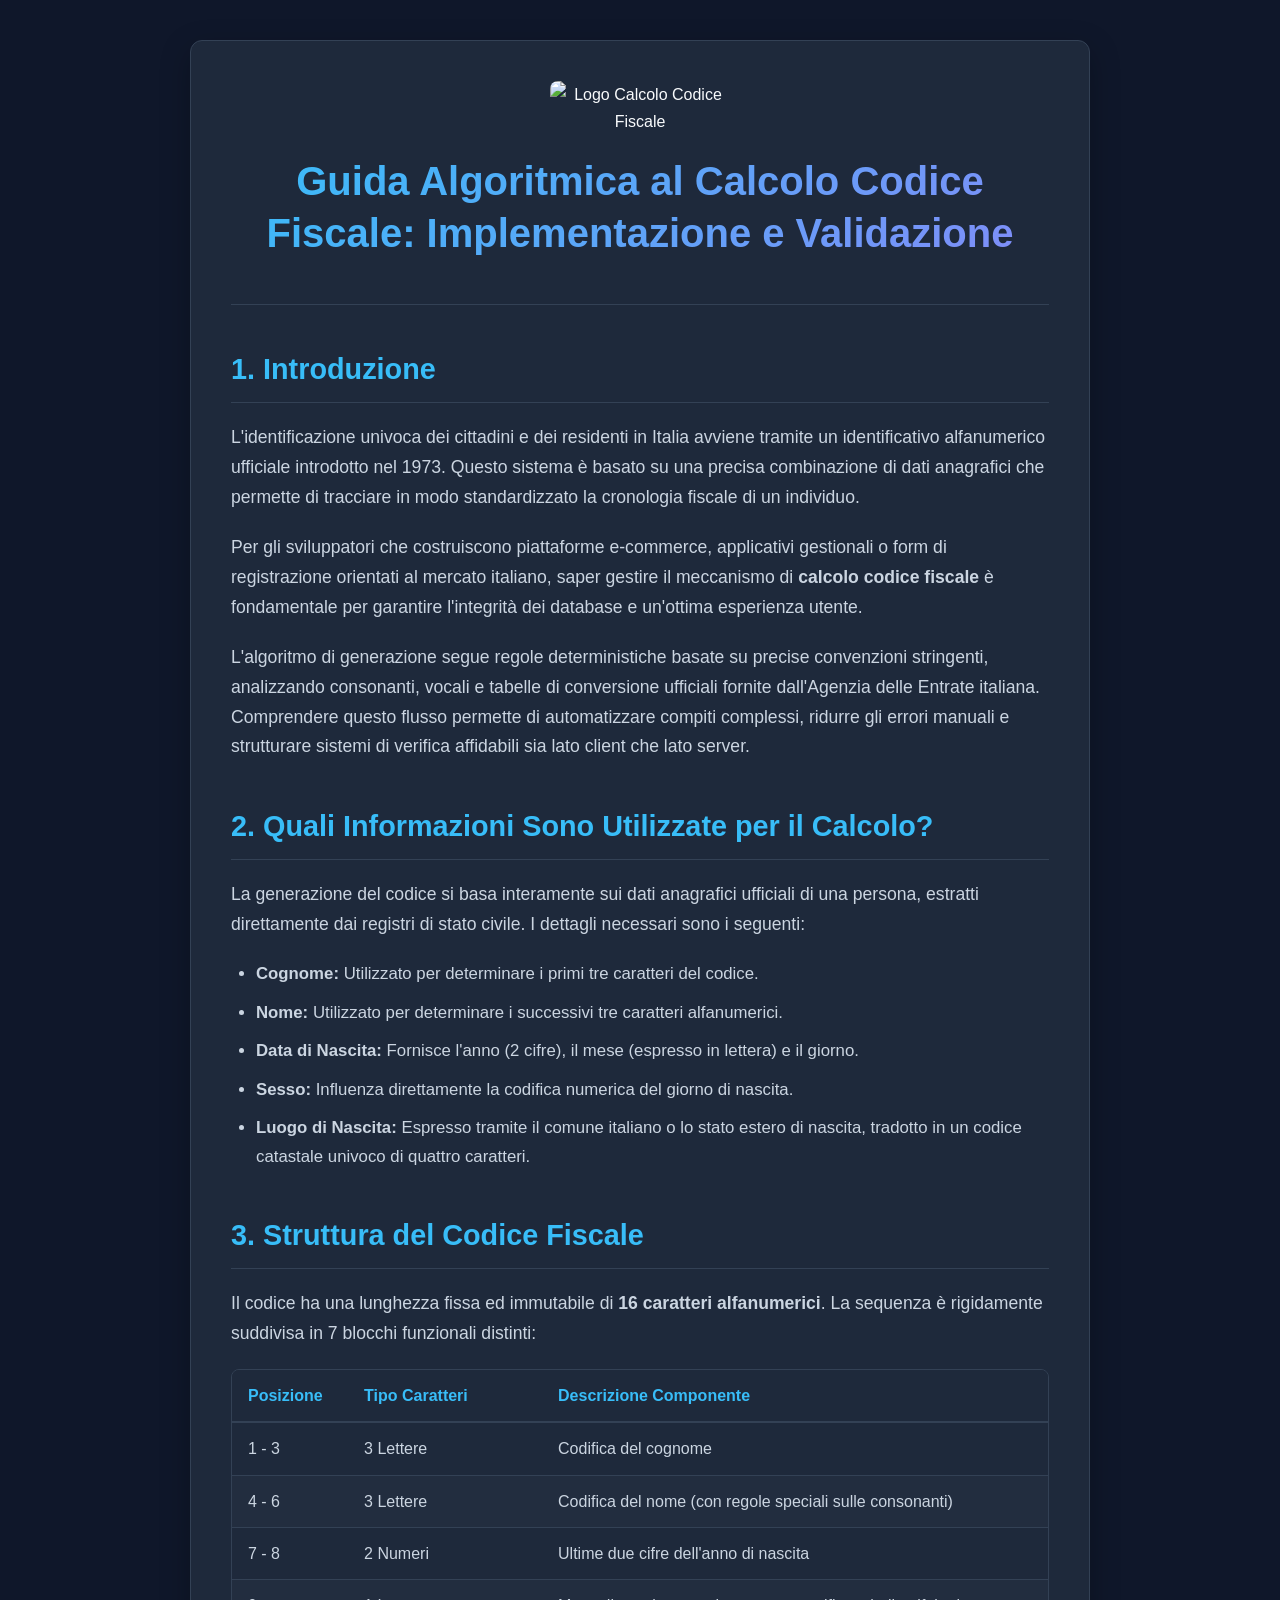
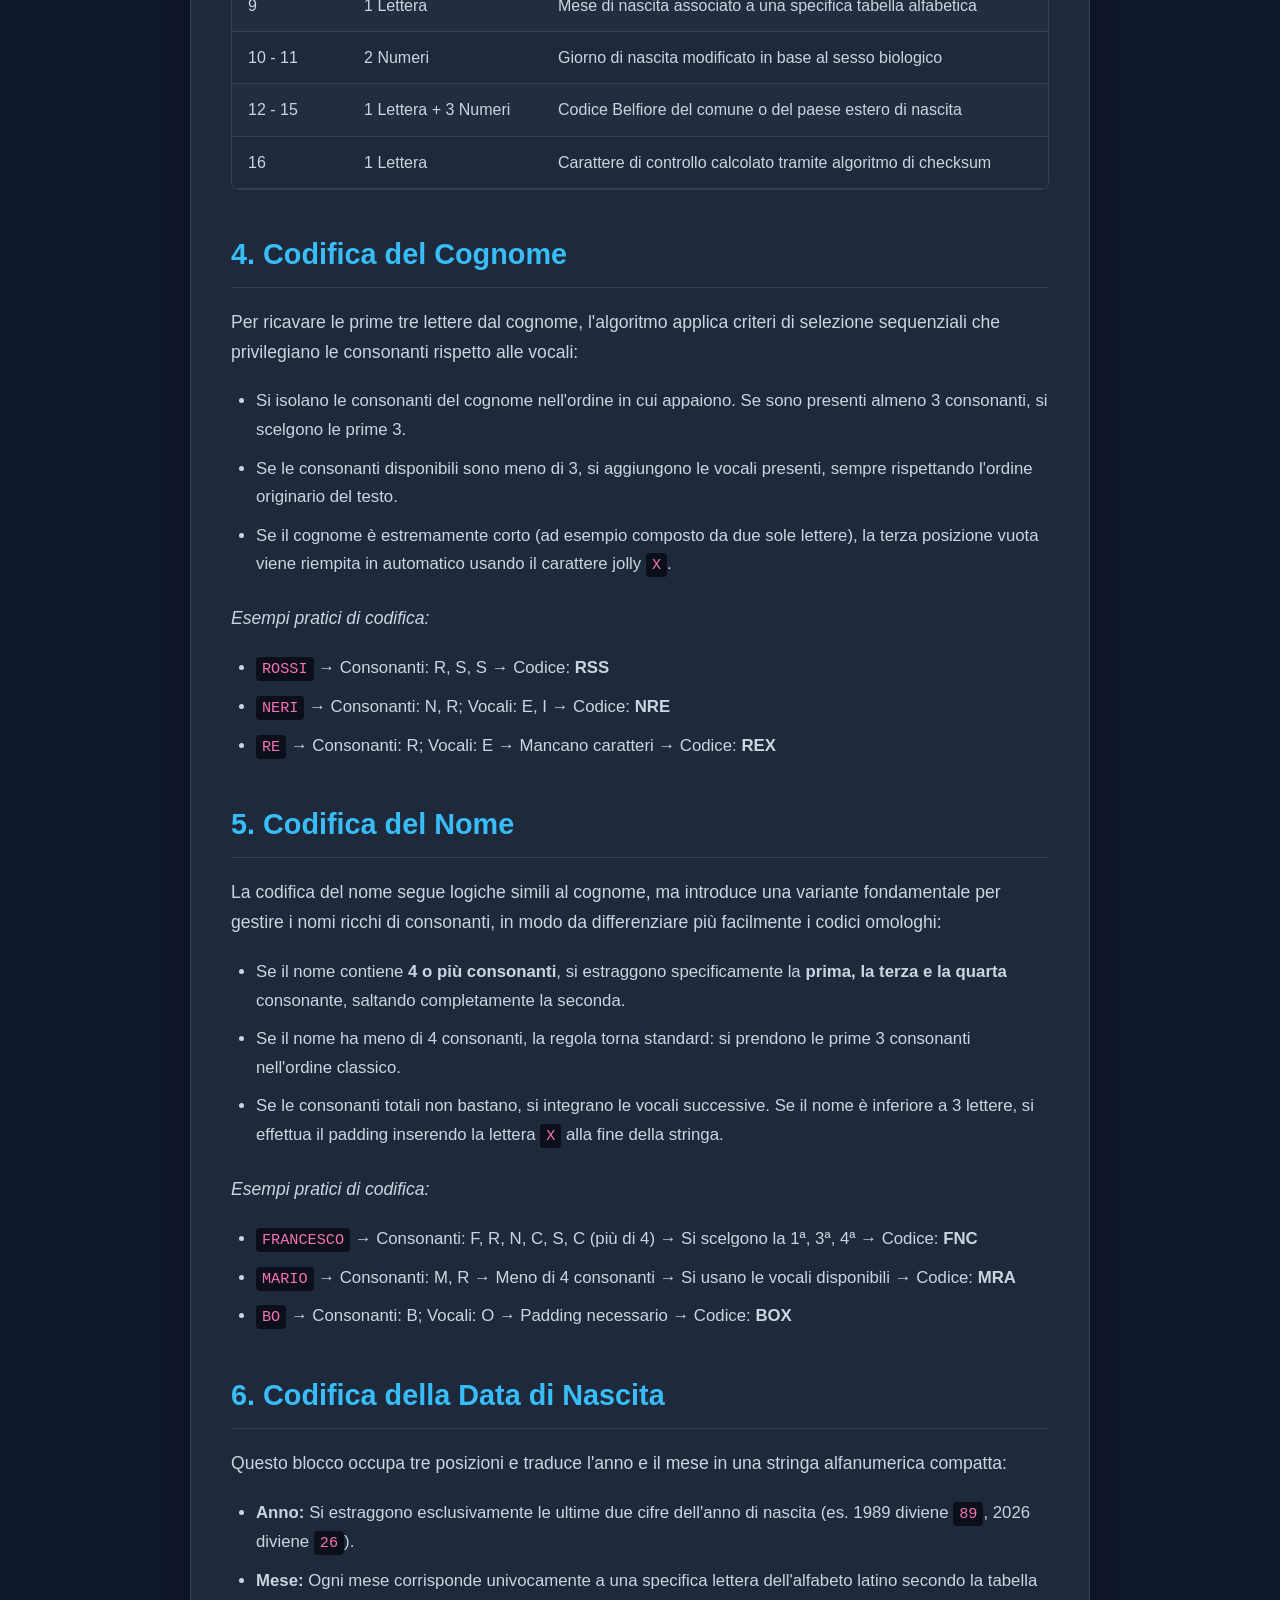
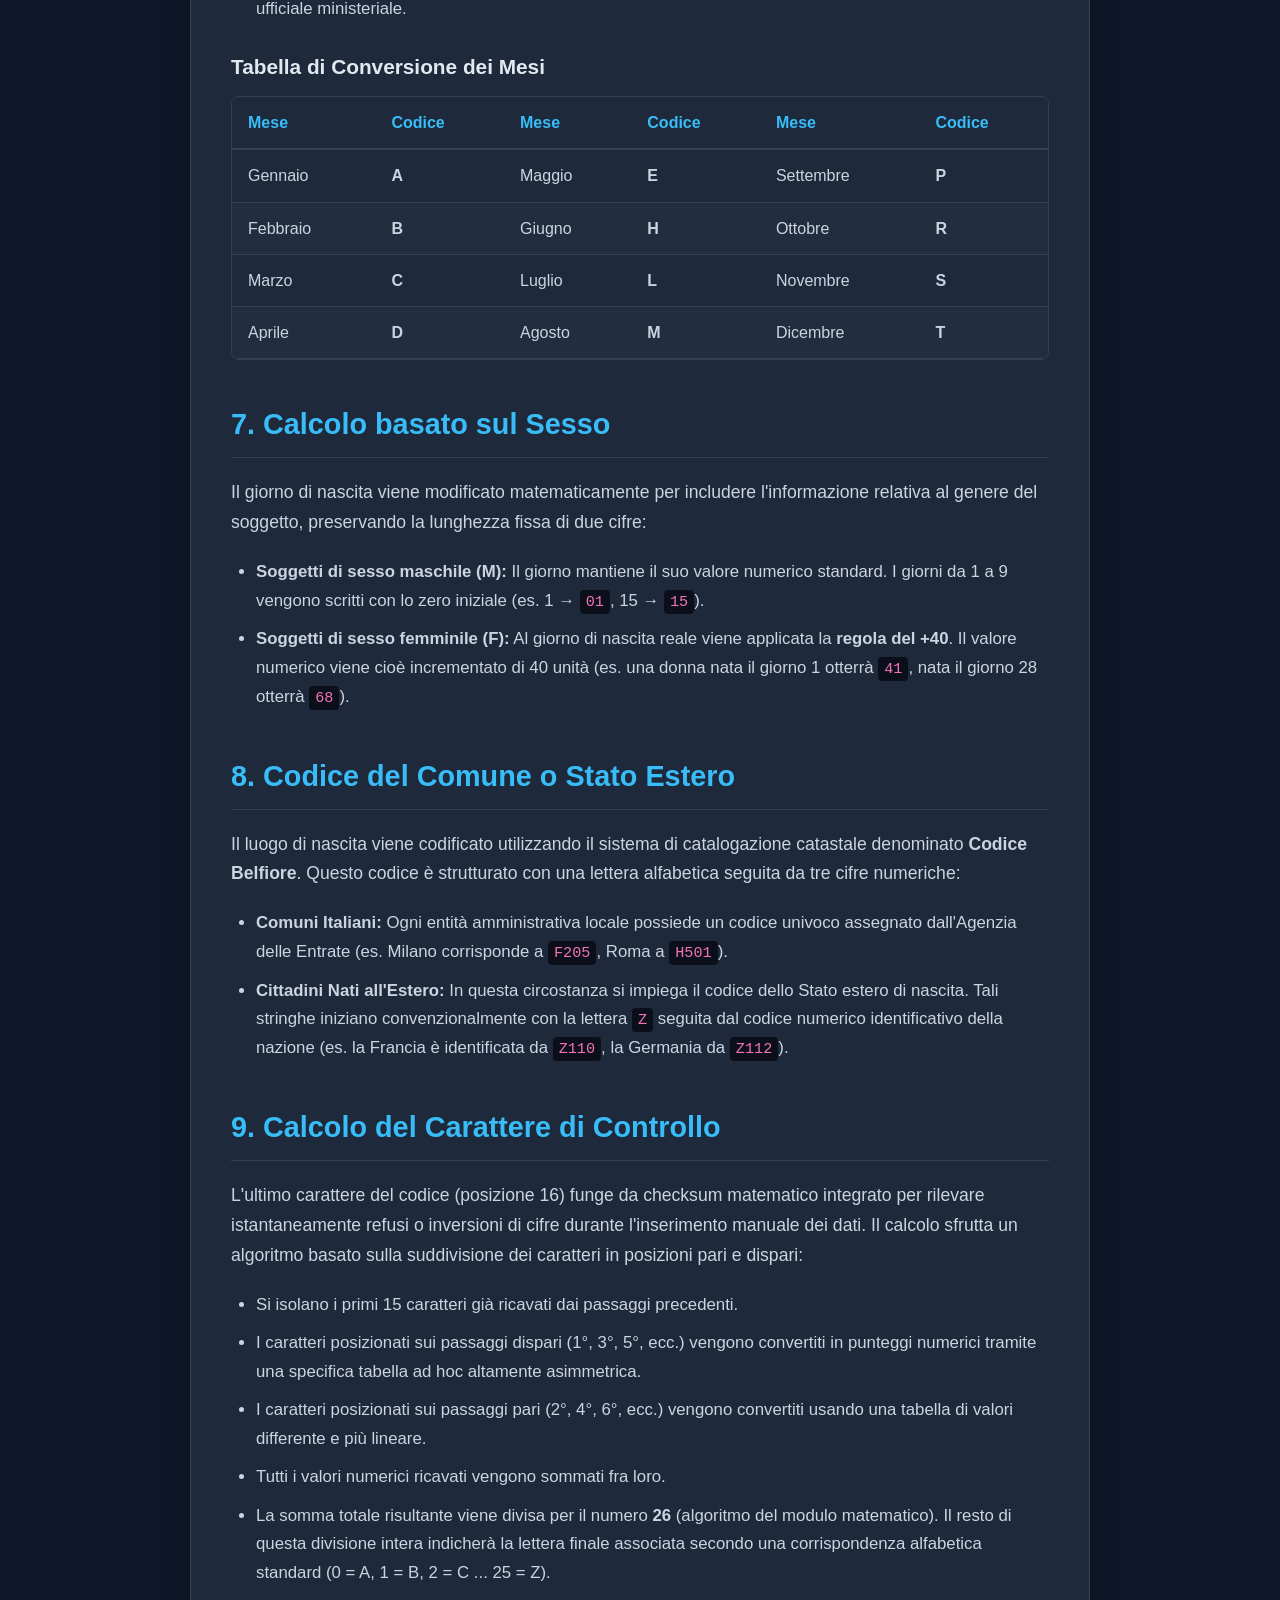
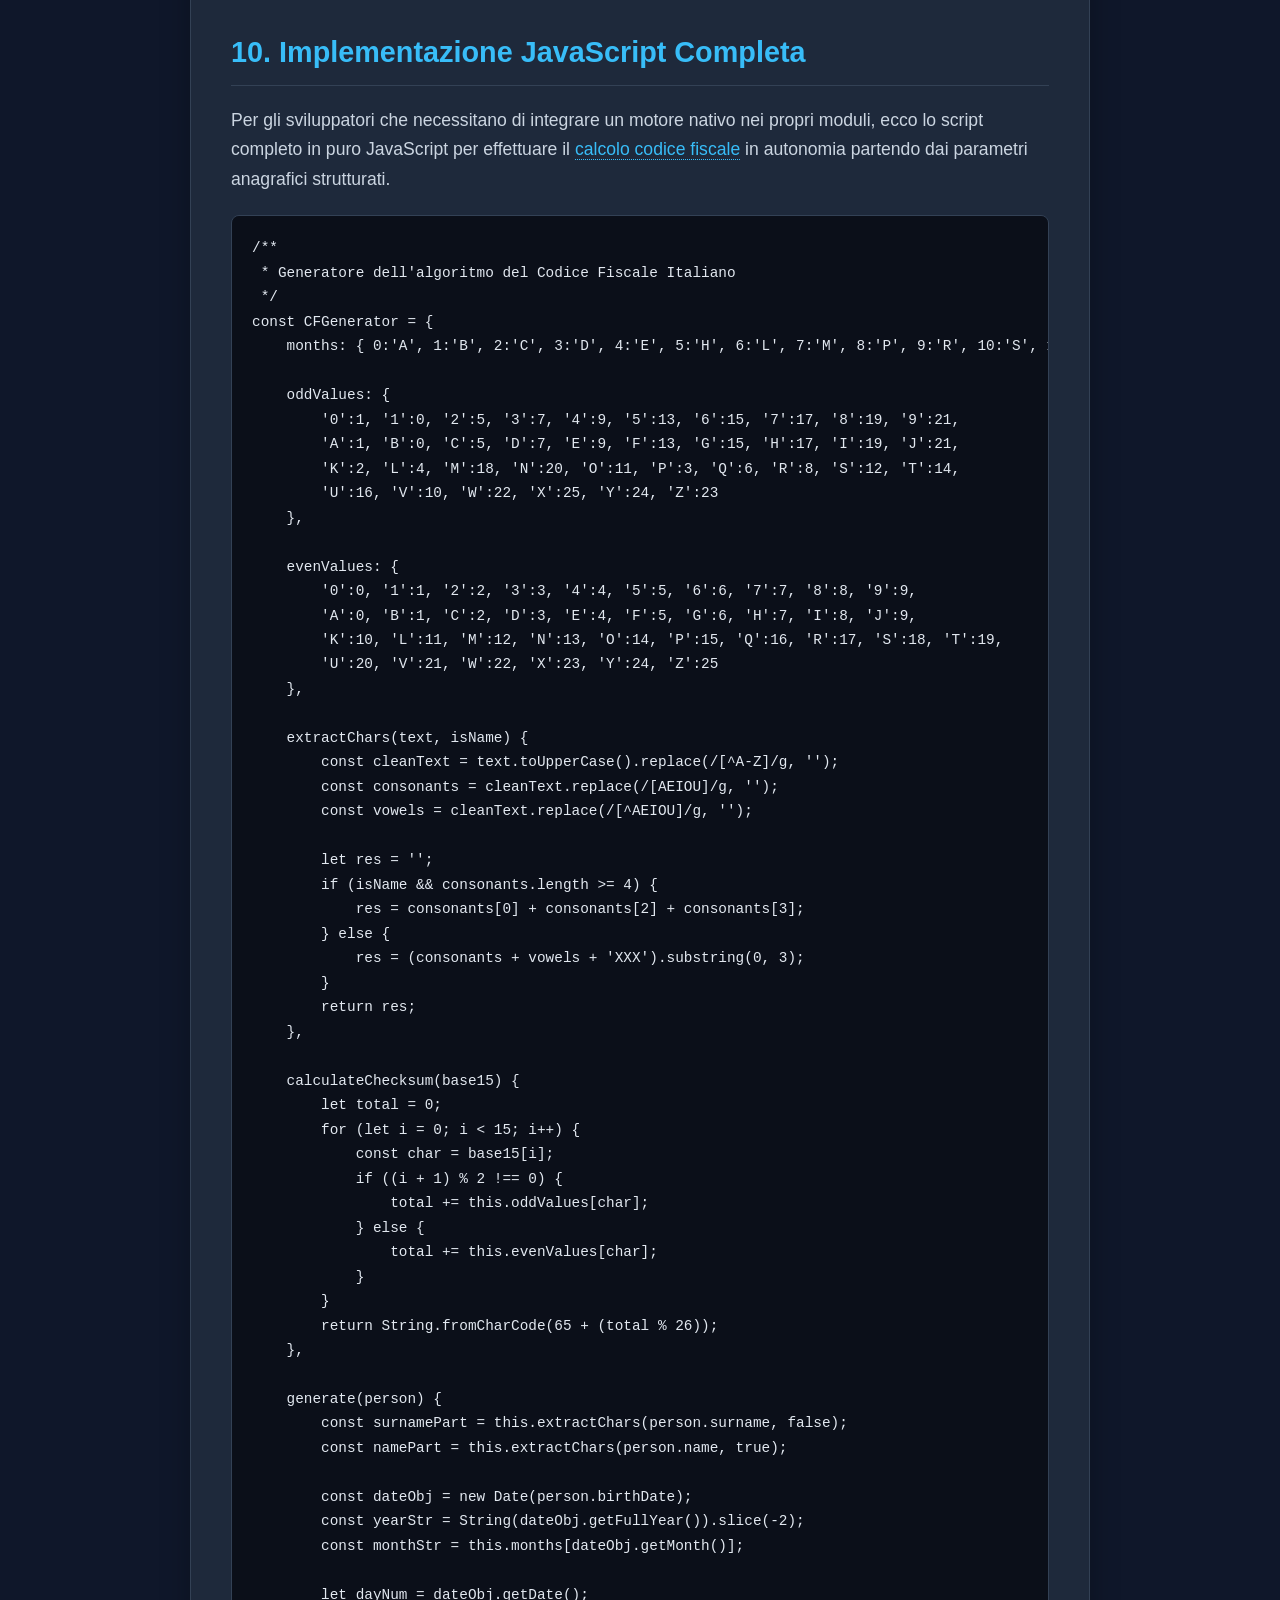
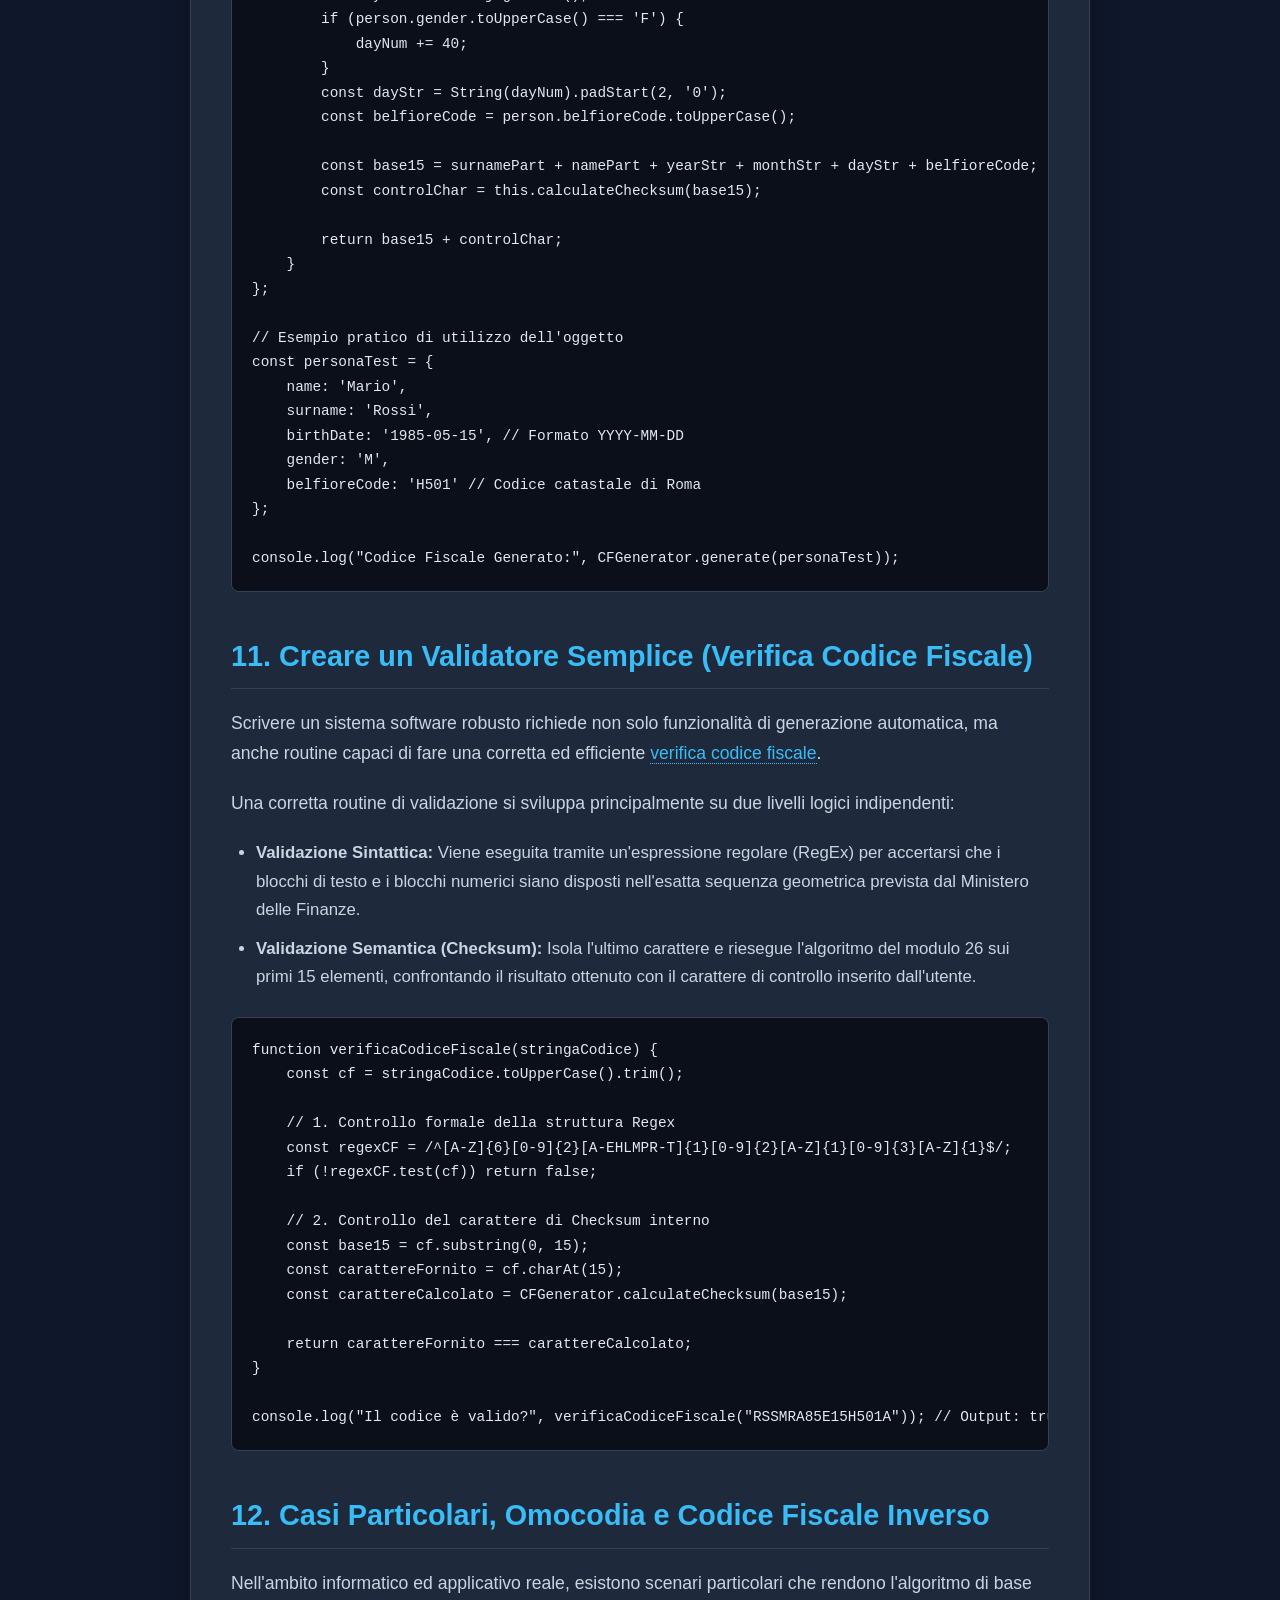
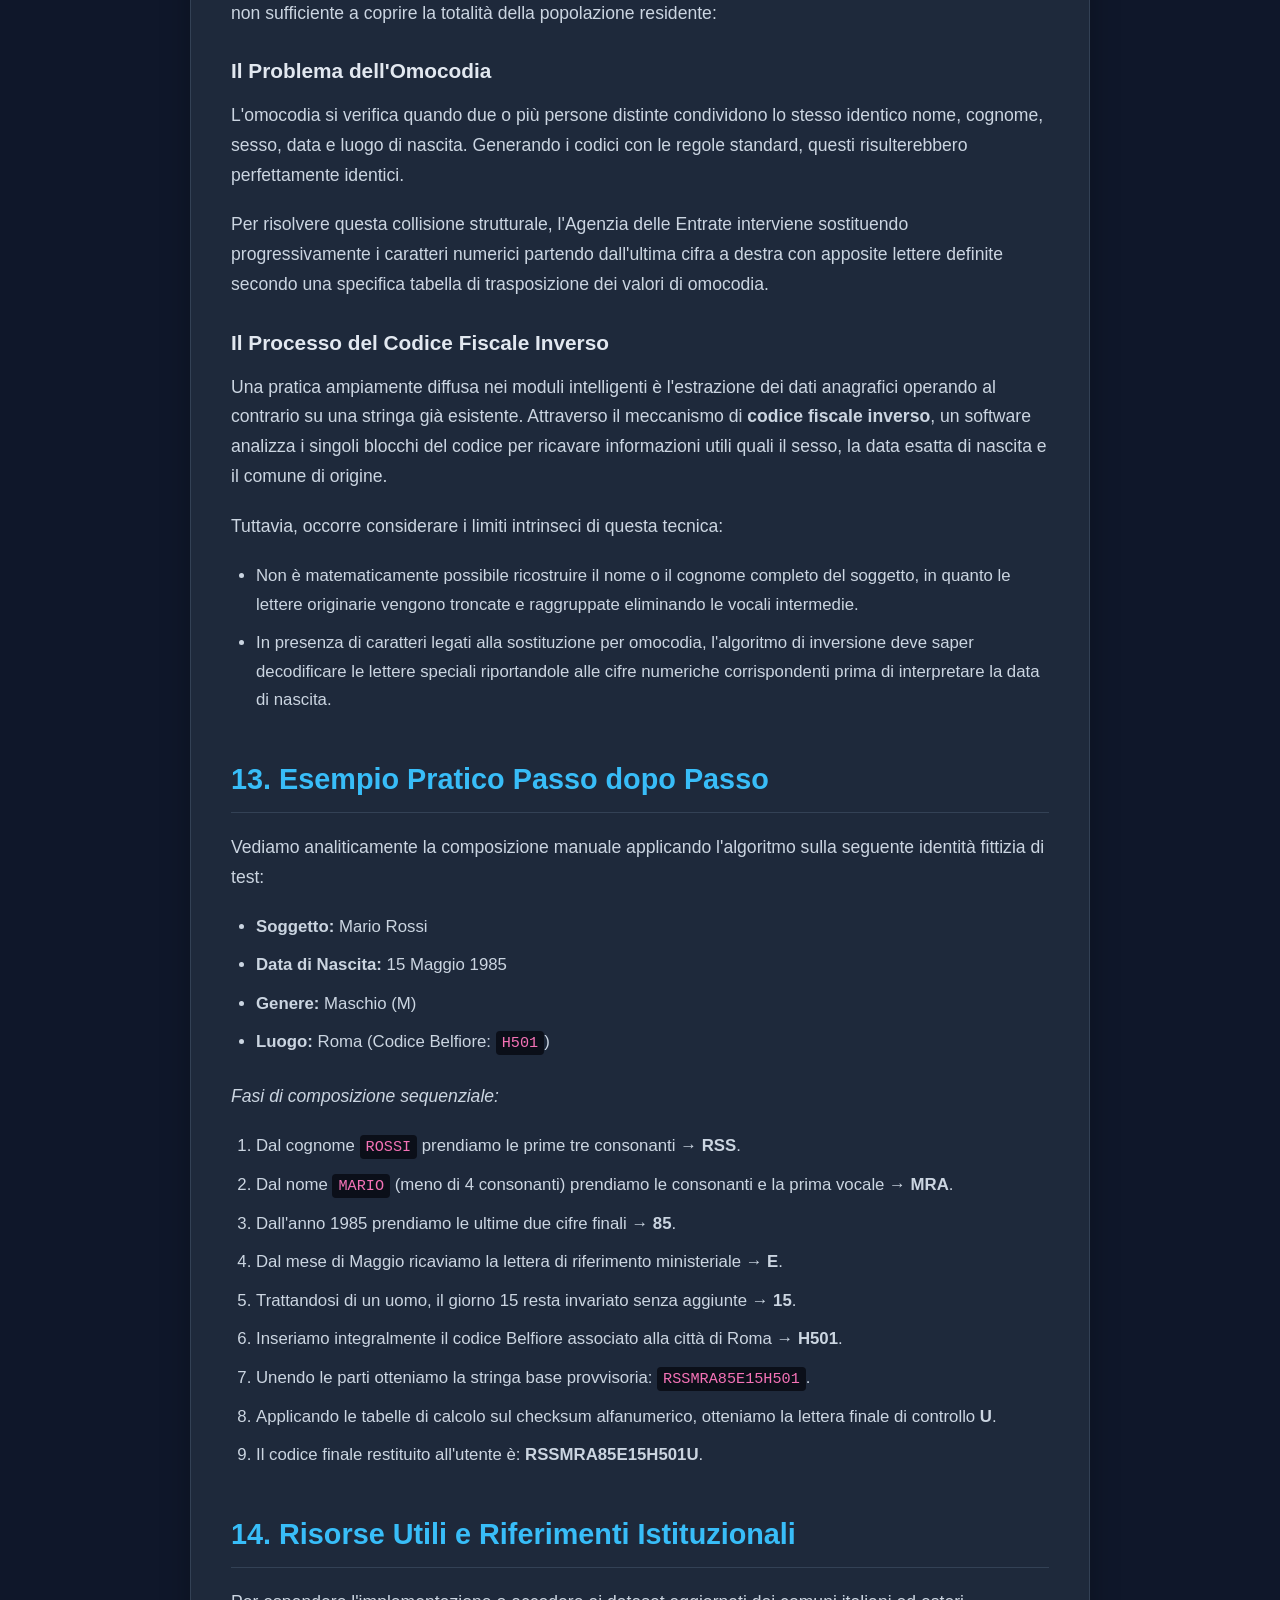
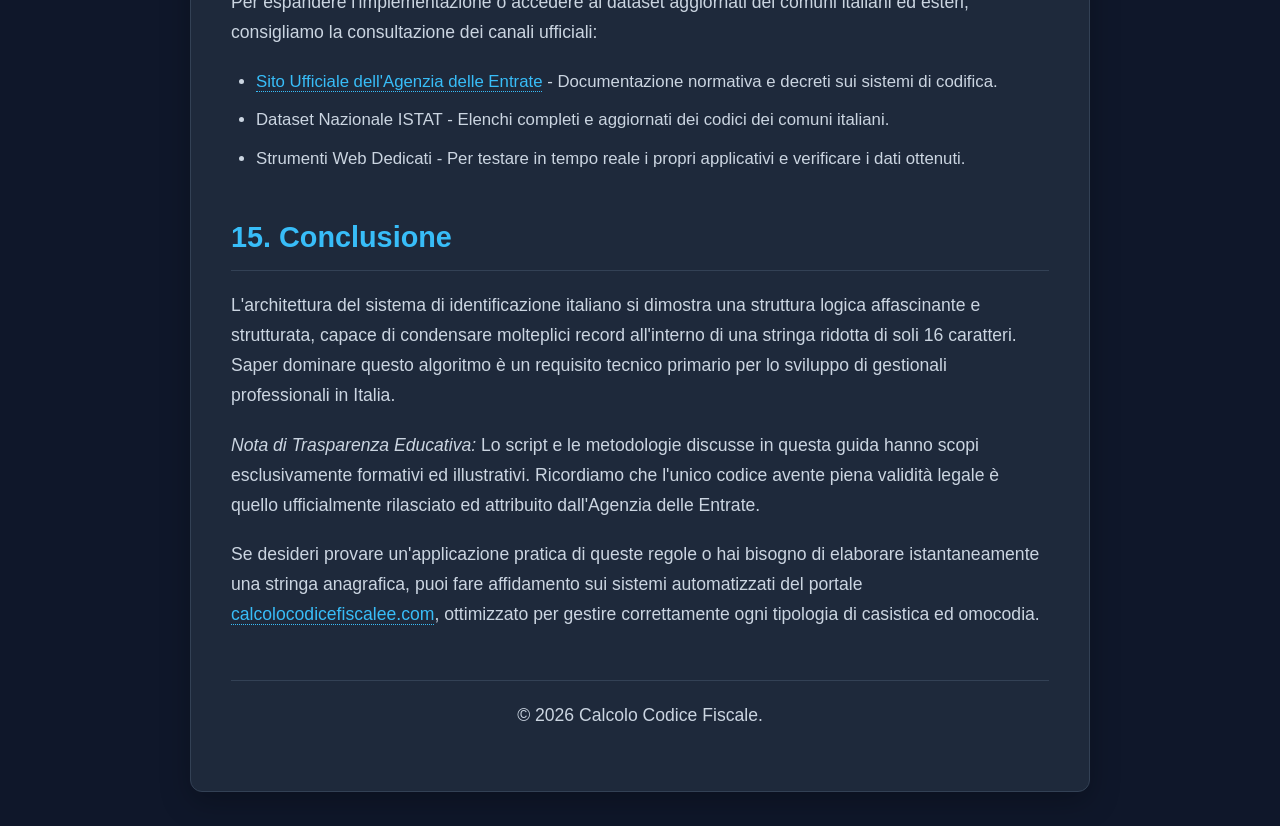
==== index.html @ a72e293b "Add files via upload" ====
<!DOCTYPE html>
<html lang="it">
<head>
    <meta charset="UTF-8">
    <meta name="viewport" content="width=device-width, initial-scale=1.0">
    <title>Guida Completa al Calcolo Codice Fiscale: Algoritmo e Implementazione JavaScript</title>
    <meta name="description" content="Guida tecnica approfondita sull'algoritmo di calcolo codice fiscale. Scopri come implementare la generazione, la verifica e l'inversione in JavaScript con casi d'uso ed esempi pratici.">
    <meta name="robots" content="index, follow">
    <link rel="canonical" href="https://calcolocodicefiscalee.com/">
    
    <meta property="og:title" content="Guida Completa al Calcolo Codice Fiscale: Algoritmo e JS">
    <meta property="og:description" content="Scopri i dettagli tecnici dietro l'algoritmo ufficiale del codice fiscale italiano. Codice sorgente JavaScript pronto all'uso per sviluppatori.">
    <meta property="og:type" content="article">
    <meta property="og:url" content="https://calcolocodicefiscalee.com/">
    <meta property="og:image" content="https://calcolocodicefiscalee.com/wp-content/uploads/2026/02/calcolo-codice-fiscale.webp">
    
    <style>
        :root {
            --bg-main: #0f172a;
            --bg-surface: #1e293b;
            --bg-code: #0b0f19;
            --text-main: #f8fafc;
            --text-muted: #94a3b8;
            --accent: #38bdf8;
            --accent-gradient: linear-gradient(135deg, #38bdf8, #818cf8);
            --border-color: #334155;
        }

        * {
            box-sizing: border-box;
            margin: 0;
            padding: 0;
        }

        body {
            font-family: -apple-system, BlinkMacSystemFont, "Segoe UI", Roboto, Helvetica, Arial, sans-serif;
            background-color: var(--bg-main);
            color: var(--text-main);
            line-height: 1.7;
            padding: 40px 20px;
        }

        .container {
            max-width: 900px;
            margin: 0 auto;
            background: var(--bg-surface);
            padding: 40px;
            border-radius: 12px;
            box-shadow: 0 10px 30px rgba(0, 0, 0, 0.25);
            border: 1px solid var(--border-color);
        }

        header {
            text-align: center;
            margin-bottom: 40px;
            border-bottom: 1px solid var(--border-color);
            padding-bottom: 30px;
        }

        .logo-container {
            margin-bottom: 20px;
        }

        .logo-container img {
            max-width: 180px;
            height: auto;
            border-radius: 8px;
        }

        h1 {
            font-size: 2.5rem;
            font-weight: 800;
            background: var(--accent-gradient);
            background-clip: text;
            -webkit-background-clip: text;
            -webkit-text-fill-color: transparent;
            line-height: 1.3;
            margin-bottom: 15px;
        }

        h2 {
            font-size: 1.8rem;
            color: var(--accent);
            margin-top: 40px;
            margin-bottom: 20px;
            border-bottom: 1px solid var(--border-color);
            padding-bottom: 8px;
        }

        h3 {
            font-size: 1.3rem;
            color: #e2e8f0;
            margin-top: 25px;
            margin-bottom: 12px;
        }

        p {
            margin-bottom: 20px;
            color: #cbd5e1;
            font-size: 1.1rem;
        }

        a {
            color: var(--accent);
            text-decoration: none;
            border-bottom: 1px dotted var(--accent);
            transition: color 0.2s ease;
        }

        a:hover {
            color: #60a5fa;
            border-bottom-style: solid;
        }

        ul, ol {
            margin-bottom: 25px;
            padding-left: 25px;
        }

        li {
            margin-bottom: 10px;
            color: #cbd5e1;
            font-size: 1.05rem;
        }

        code {
            font-family: "Fira Code", Consolas, Monaco, monospace;
            background-color: var(--bg-code);
            padding: 3px 6px;
            border-radius: 4px;
            color: #f472b6;
            font-size: 0.95rem;
        }

        pre {
            background-color: var(--bg-code);
            padding: 20px;
            border-radius: 8px;
            overflow-x: auto;
            border: 1px solid var(--border-color);
            margin-bottom: 25px;
        }

        pre code {
            background-color: transparent;
            padding: 0;
            color: #e2e8f0;
            font-size: 0.9rem;
        }

        .table-container {
            overflow-x: auto;
            margin-bottom: 30px;
            border: 1px solid var(--border-color);
            border-radius: 8px;
        }

        table {
            width: 100%;
            border-collapse: collapse;
            text-align: left;
            font-size: 1rem;
        }

        th {
            background-color: #1e293b;
            color: var(--accent);
            padding: 12px 16px;
            font-weight: 600;
            border-bottom: 2px solid var(--border-color);
        }

        td {
            padding: 12px 16px;
            border-bottom: 1px solid var(--border-color);
            color: #cbd5e1;
        }

        tr:nth-child(even) td {
            background-color: rgba(255, 255, 255, 0.02);
        }

        .info-box {
            background: rgba(56, 189, 248, 0.05);
            border-left: 4px solid var(--accent);
            padding: 20px;
            border-radius: 0 8px 8px 0;
            margin-bottom: 25px;
        }

        .info-box p {
            margin-bottom: 0;
            font-style: italic;
        }

        .toc {
            background: #151f32;
            padding: 25px;
            border-radius: 8px;
            margin-bottom: 40px;
            border: 1px solid var(--border-color);
        }

        .toc-title {
            font-weight: 700;
            font-size: 1.2rem;
            margin-bottom: 15px;
            color: var(--text-main);
        }

        .toc ul {
            list-style-type: none;
            padding-left: 0;
            margin-bottom: 0;
        }

        .toc li {
            margin-bottom: 8px;
        }

        .toc a {
            border-bottom: none;
            color: var(--text-muted);
        }

        .toc a:hover {
            color: var(--accent);
        }

        footer {
            margin-top: 50px;
            border-top: 1px solid var(--border-color);
            padding-top: 20px;
            text-align: center;
            color: var(--text-muted);
            font-size: 0.95rem;
        }

        .keyword-highlight {
            font-weight: 600;
        }
    </style>

    <script type="application/ld+json">
    {
      "@context": "https://schema.org",
      "@type": "TechArticle",
      "headline": "Guida Completa al Calcolo Codice Fiscale: Algoritmo e Implementazione JavaScript",
      "description": "Guida tecnica approfondita sull'algoritmo di calcolo codice fiscale. Scopri come implementare la generazione, la verifica e l'inversione in JavaScript con casi d'uso ed esempi pratici.",
      "image": "https://calcolocodicefiscalee.com/wp-content/uploads/2026/02/calcolo-codice-fiscale.webp",
      "author": {
        "@type": "Organization",
        "name": "Calcolo Codice Fiscale Tech Team",
        "url": "https://calcolocodicefiscalee.com/"
      },
      "publisher": {
        "@type": "Organization",
        "name": "Calcolo Codice Fiscale",
        "logo": {
          "@type": "ImageObject",
          "url": "https://calcolocodicefiscalee.com/wp-content/uploads/2026/02/calcolo-codice-fiscale.webp"
        }
      },
      "mainEntityOfPage": "https://calcolocodicefiscalee.com/",
      "inLanguage": "it"
    }
    </script>
</head>
<body>

<div class="container">
    <header>
        <div class="logo-container">
            <img src="https://calcolocodicefiscalee.com/wp-content/uploads/2026/02/calcolo-codice-fiscale.webp" alt="Logo Calcolo Codice Fiscale">
        </div>
        <h1>Guida Algoritmica al Calcolo Codice Fiscale: Implementazione e Validazione</h1>
    </header>

    <section id="1-introduzione">
        <h2>1. Introduzione</h2>
        <p>L'identificazione univoca dei cittadini e dei residenti in Italia avviene tramite un identificativo alfanumerico ufficiale introdotto nel 1973. Questo sistema è basato su una precisa combinazione di dati anagrafici che permette di tracciare in modo standardizzato la cronologia fiscale di un individuo.</p>
        <p>Per gli sviluppatori che costruiscono piattaforme e-commerce, applicativi gestionali o form di registrazione orientati al mercato italiano, saper gestire il meccanismo di <span class="keyword-highlight">calcolo codice fiscale</span> è fondamentale per garantire l'integrità dei database e un'ottima esperienza utente.</p>
        <p>L'algoritmo di generazione segue regole deterministiche basate su precise convenzioni stringenti, analizzando consonanti, vocali e tabelle di conversione ufficiali fornite dall'Agenzia delle Entrate italiana. Comprendere questo flusso permette di automatizzare compiti complessi, ridurre gli errori manuali e strutturare sistemi di verifica affidabili sia lato client che lato server.</p>
    </section>

    <section id="2-informazioni-necessarie">
        <h2>2. Quali Informazioni Sono Utilizzate per il Calcolo?</h2>
        <p>La generazione del codice si basa interamente sui dati anagrafici ufficiali di una persona, estratti direttamente dai registri di stato civile. I dettagli necessari sono i seguenti:</p>
        <ul>
            <li><strong>Cognome:</strong> Utilizzato per determinare i primi tre caratteri del codice.</li>
            <li><strong>Nome:</strong> Utilizzato per determinare i successivi tre caratteri alfanumerici.</li>
            <li><strong>Data di Nascita:</strong> Fornisce l'anno (2 cifre), il mese (espresso in lettera) e il giorno.</li>
            <li><strong>Sesso:</strong> Influenza direttamente la codifica numerica del giorno di nascita.</li>
            <li><strong>Luogo di Nascita:</strong> Espresso tramite il comune italiano o lo stato estero di nascita, tradotto in un codice catastale univoco di quattro caratteri.</li>
        </ul>
    </section>

    <section id="3-struttura-codice">
        <h2>3. Struttura del Codice Fiscale</h2>
        <p>Il codice ha una lunghezza fissa ed immutabile di <strong>16 caratteri alfanumerici</strong>. La sequenza è rigidamente suddivisa in 7 blocchi funzionali distinti:</p>
        <div class="table-container">
            <table>
                <thead>
                    <tr>
                        <th>Posizione</th>
                        <th>Tipo Caratteri</th>
                        <th>Descrizione Componente</th>
                    </tr>
                </thead>
                <tbody>
                    <tr>
                        <td>1 - 3</td>
                        <td>3 Lettere</td>
                        <td>Codifica del cognome</td>
                    </tr>
                    <tr>
                        <td>4 - 6</td>
                        <td>3 Lettere</td>
                        <td>Codifica del nome (con regole speciali sulle consonanti)</td>
                    </tr>
                    <tr>
                        <td>7 - 8</td>
                        <td>2 Numeri</td>
                        <td>Ultime due cifre dell'anno di nascita</td>
                    </tr>
                    <tr>
                        <td>9</td>
                        <td>1 Lettera</td>
                        <td>Mese di nascita associato a una specifica tabella alfabetica</td>
                    </tr>
                    <tr>
                        <td>10 - 11</td>
                        <td>2 Numeri</td>
                        <td>Giorno di nascita modificato in base al sesso biologico</td>
                    </tr>
                    <tr>
                        <td>12 - 15</td>
                        <td>1 Lettera + 3 Numeri</td>
                        <td>Codice Belfiore del comune o del paese estero di nascita</td>
                    </tr>
                    <tr>
                        <td>16</td>
                        <td>1 Lettera</td>
                        <td>Carattere di controllo calcolato tramite algoritmo di checksum</td>
                    </tr>
                </tbody>
            </table>
        </div>
    </section>

    <section id="4-step-1-cognome">
        <h2>4. Codifica del Cognome</h2>
        <p>Per ricavare le prime tre lettere dal cognome, l'algoritmo applica criteri di selezione sequenziali che privilegiano le consonanti rispetto alle vocali:</p>
        <ul>
            <li>Si isolano le consonanti del cognome nell'ordine in cui appaiono. Se sono presenti almeno 3 consonanti, si scelgono le prime 3.</li>
            <li>Se le consonanti disponibili sono meno di 3, si aggiungono le vocali presenti, sempre rispettando l'ordine originario del testo.</li>
            <li>Se il cognome è estremamente corto (ad esempio composto da due sole lettere), la terza posizione vuota viene riempita in automatico usando il carattere jolly <code>X</code>.</li>
        </ul>
        <p><em>Esempi pratici di codifica:</em></p>
        <ul>
            <li><code>ROSSI</code> &rarr; Consonanti: R, S, S &rarr; Codice: <strong>RSS</strong></li>
            <li><code>NERI</code> &rarr; Consonanti: N, R; Vocali: E, I &rarr; Codice: <strong>NRE</strong></li>
            <li><code>RE</code> &rarr; Consonanti: R; Vocali: E &rarr; Mancano caratteri &rarr; Codice: <strong>REX</strong></li>
        </ul>
    </section>

    <section id="5-step-2-nome">
        <h2>5. Codifica del Nome</h2>
        <p>La codifica del nome segue logiche simili al cognome, ma introduce una variante fondamentale per gestire i nomi ricchi di consonanti, in modo da differenziare più facilmente i codici omologhi:</p>
        <ul>
            <li>Se il nome contiene <strong>4 o più consonanti</strong>, si estraggono specificamente la <strong>prima, la terza e la quarta</strong> consonante, saltando completamente la seconda.</li>
            <li>Se il nome ha meno di 4 consonanti, la regola torna standard: si prendono le prime 3 consonanti nell'ordine classico.</li>
            <li>Se le consonanti totali non bastano, si integrano le vocali successive. Se il nome è inferiore a 3 lettere, si effettua il padding inserendo la lettera <code>X</code> alla fine della stringa.</li>
        </ul>
        <p><em>Esempi pratici di codifica:</em></p>
        <ul>
            <li><code>FRANCESCO</code> &rarr; Consonanti: F, R, N, C, S, C (più di 4) &rarr; Si scelgono la 1ª, 3ª, 4ª &rarr; Codice: <strong>FNC</strong></li>
            <li><code>MARIO</code> &rarr; Consonanti: M, R &rarr; Meno di 4 consonanti &rarr; Si usano le vocali disponibili &rarr; Codice: <strong>MRA</strong></li>
            <li><code>BO</code> &rarr; Consonanti: B; Vocali: O &rarr; Padding necessario &rarr; Codice: <strong>BOX</strong></li>
        </ul>
    </section>

    <section id="6-step-3-data">
        <h2>6. Codifica della Data di Nascita</h2>
        <p>Questo blocco occupa tre posizioni e traduce l'anno e il mese in una stringa alfanumerica compatta:</p>
        <ul>
            <li><strong>Anno:</strong> Si estraggono esclusivamente le ultime due cifre dell'anno di nascita (es. 1989 diviene <code>89</code>, 2026 diviene <code>26</code>).</li>
            <li><strong>Mese:</strong> Ogni mese corrisponde univocamente a una specifica lettera dell'alfabeto latino secondo la tabella ufficiale ministeriale.</li>
        </ul>
        <h3>Tabella di Conversione dei Mesi</h3>
        <div class="table-container">
            <table>
                <thead>
                    <tr><th>Mese</th><th>Codice</th><th>Mese</th><th>Codice</th><th>Mese</th><th>Codice</th></tr>
                </thead>
                <tbody>
                    <tr><td>Gennaio</td><td><strong>A</strong></td><td>Maggio</td><td><strong>E</strong></td><td>Settembre</td><td><strong>P</strong></td></tr>
                    <tr><td>Febbraio</td><td><strong>B</strong></td><td>Giugno</td><td><strong>H</strong></td><td>Ottobre</td><td><strong>R</strong></td></tr>
                    <tr><td>Marzo</td><td><strong>C</strong></td><td>Luglio</td><td><strong>L</strong></td><td>Novembre</td><td><strong>S</strong></td></tr>
                    <tr><td>Aprile</td><td><strong>D</strong></td><td>Agosto</td><td><strong>M</strong></td><td>Dicembre</td><td><strong>T</strong></td></tr>
                </tbody>
            </table>
        </div>
    </section>

    <section id="7-step-4-sesso">
        <h2>7. Calcolo basato sul Sesso</h2>
        <p>Il giorno di nascita viene modificato matematicamente per includere l'informazione relativa al genere del soggetto, preservando la lunghezza fissa di due cifre:</p>
        <ul>
            <li><strong>Soggetti di sesso maschile (M):</strong> Il giorno mantiene il suo valore numerico standard. I giorni da 1 a 9 vengono scritti con lo zero iniziale (es. 1 &rarr; <code>01</code>, 15 &rarr; <code>15</code>).</li>
            <li><strong>Soggetti di sesso femminile (F):</strong> Al giorno di nascita reale viene applicata la <strong>regola del +40</strong>. Il valore numerico viene cioè incrementato di 40 unità (es. una donna nata il giorno 1 otterrà <code>41</code>, nata il giorno 28 otterrà <code>68</code>).</li>
        </ul>
    </section>

    <section id="8-step-5-comune">
        <h2>8. Codice del Comune o Stato Estero</h2>
        <p>Il luogo di nascita viene codificato utilizzando il sistema di catalogazione catastale denominato <strong>Codice Belfiore</strong>. Questo codice è strutturato con una lettera alfabetica seguita da tre cifre numeriche:</p>
        <ul>
            <li><strong>Comuni Italiani:</strong> Ogni entità amministrativa locale possiede un codice univoco assegnato dall'Agenzia delle Entrate (es. Milano corrisponde a <code>F205</code>, Roma a <code>H501</code>).</li>
            <li><strong>Cittadini Nati all'Estero:</strong> In questa circostanza si impiega il codice dello Stato estero di nascita. Tali stringhe iniziano convenzionalmente con la lettera <code>Z</code> seguita dal codice numerico identificativo della nazione (es. la Francia è identificata da <code>Z110</code>, la Germania da <code>Z112</code>).</li>
        </ul>
    </section>

    <section id="9-step-6-carattere-controllo">
        <h2>9. Calcolo del Carattere di Controllo</h2>
        <p>L'ultimo carattere del codice (posizione 16) funge da checksum matematico integrato per rilevare istantaneamente refusi o inversioni di cifre durante l'inserimento manuale dei dati. Il calcolo sfrutta un algoritmo basato sulla suddivisione dei caratteri in posizioni pari e dispari:</p>
        <ul>
            <li>Si isolano i primi 15 caratteri già ricavati dai passaggi precedenti.</li>
            <li>I caratteri posizionati sui passaggi dispari (1°, 3°, 5°, ecc.) vengono convertiti in punteggi numerici tramite una specifica tabella ad hoc altamente asimmetrica.</li>
            <li>I caratteri posizionati sui passaggi pari (2°, 4°, 6°, ecc.) vengono convertiti usando una tabella di valori differente e più lineare.</li>
            <li>Tutti i valori numerici ricavati vengono sommati fra loro.</li>
            <li>La somma totale risultante viene divisa per il numero <strong>26</strong> (algoritmo del modulo matematico). Il resto di questa divisione intera indicherà la lettera finale associata secondo una corrispondenza alfabetica standard (0 = A, 1 = B, 2 = C ... 25 = Z).</li>
        </ul>
    </section>

    <section id="10-implementazione-js">
        <h2>10. Implementazione JavaScript Completa</h2>
        <p>Per gli sviluppatori che necessitano di integrare un motore nativo nei propri moduli, ecco lo script completo in puro JavaScript per effettuare il <a href="https://calcolocodicefiscalee.com/" target="_blank" >calcolo codice fiscale</a> in autonomia partendo dai parametri anagrafici strutturati.</p>
        
        <pre><code>/**
 * Generatore dell'algoritmo del Codice Fiscale Italiano
 */
const CFGenerator = {
    months: { 0:'A', 1:'B', 2:'C', 3:'D', 4:'E', 5:'H', 6:'L', 7:'M', 8:'P', 9:'R', 10:'S', 11:'T' },
    
    oddValues: {
        '0':1, '1':0, '2':5, '3':7, '4':9, '5':13, '6':15, '7':17, '8':19, '9':21,
        'A':1, 'B':0, 'C':5, 'D':7, 'E':9, 'F':13, 'G':15, 'H':17, 'I':19, 'J':21,
        'K':2, 'L':4, 'M':18, 'N':20, 'O':11, 'P':3, 'Q':6, 'R':8, 'S':12, 'T':14,
        'U':16, 'V':10, 'W':22, 'X':25, 'Y':24, 'Z':23
    },

    evenValues: {
        '0':0, '1':1, '2':2, '3':3, '4':4, '5':5, '6':6, '7':7, '8':8, '9':9,
        'A':0, 'B':1, 'C':2, 'D':3, 'E':4, 'F':5, 'G':6, 'H':7, 'I':8, 'J':9,
        'K':10, 'L':11, 'M':12, 'N':13, 'O':14, 'P':15, 'Q':16, 'R':17, 'S':18, 'T':19,
        'U':20, 'V':21, 'W':22, 'X':23, 'Y':24, 'Z':25
    },

    extractChars(text, isName) {
        const cleanText = text.toUpperCase().replace(/[^A-Z]/g, '');
        const consonants = cleanText.replace(/[AEIOU]/g, '');
        const vowels = cleanText.replace(/[^AEIOU]/g, '');
        
        let res = '';
        if (isName && consonants.length >= 4) {
            res = consonants[0] + consonants[2] + consonants[3];
        } else {
            res = (consonants + vowels + 'XXX').substring(0, 3);
        }
        return res;
    },

    calculateChecksum(base15) {
        let total = 0;
        for (let i = 0; i < 15; i++) {
            const char = base15[i];
            if ((i + 1) % 2 !== 0) {
                total += this.oddValues[char];
            } else {
                total += this.evenValues[char];
            }
        }
        return String.fromCharCode(65 + (total % 26));
    },

    generate(person) {
        const surnamePart = this.extractChars(person.surname, false);
        const namePart = this.extractChars(person.name, true);
        
        const dateObj = new Date(person.birthDate);
        const yearStr = String(dateObj.getFullYear()).slice(-2);
        const monthStr = this.months[dateObj.getMonth()];
        
        let dayNum = dateObj.getDate();
        if (person.gender.toUpperCase() === 'F') {
            dayNum += 40;
        }
        const dayStr = String(dayNum).padStart(2, '0');
        const belfioreCode = person.belfioreCode.toUpperCase();
        
        const base15 = surnamePart + namePart + yearStr + monthStr + dayStr + belfioreCode;
        const controlChar = this.calculateChecksum(base15);
        
        return base15 + controlChar;
    }
};

// Esempio pratico di utilizzo dell'oggetto
const personaTest = {
    name: 'Mario',
    surname: 'Rossi',
    birthDate: '1985-05-15', // Formato YYYY-MM-DD
    gender: 'M',
    belfioreCode: 'H501' // Codice catastale di Roma
};

console.log("Codice Fiscale Generato:", CFGenerator.generate(personaTest));
</code></pre>
    </section>

    <section id="11-validatore">
        <h2>11. Creare un Validatore Semplice (Verifica Codice Fiscale)</h2>
        <p>Scrivere un sistema software robusto richiede non solo funzionalità di generazione automatica, ma anche routine capaci di fare una corretta ed efficiente <a href="https://calcolocodicefiscalee.com/verifica-codice-fiscale/" target="_blank" >verifica codice fiscale</a>.</p>
        <p>Una corretta routine di validazione si sviluppa principalmente su due livelli logici indipendenti:</p>
        <ul>
            <li><strong>Validazione Sintattica:</strong> Viene eseguita tramite un'espressione regolare (RegEx) per accertarsi che i blocchi di testo e i blocchi numerici siano disposti nell'esatta sequenza geometrica prevista dal Ministero delle Finanze.</li>
            <li><strong>Validazione Semantica (Checksum):</strong> Isola l'ultimo carattere e riesegue l'algoritmo del modulo 26 sui primi 15 elementi, confrontando il risultato ottenuto con il carattere di controllo inserito dall'utente.</li>
        </ul>
        <pre><code>function verificaCodiceFiscale(stringaCodice) {
    const cf = stringaCodice.toUpperCase().trim();
    
    // 1. Controllo formale della struttura Regex
    const regexCF = /^[A-Z]{6}[0-9]{2}[A-EHLMPR-T]{1}[0-9]{2}[A-Z]{1}[0-9]{3}[A-Z]{1}$/;
    if (!regexCF.test(cf)) return false;
    
    // 2. Controllo del carattere di Checksum interno
    const base15 = cf.substring(0, 15);
    const carattereFornito = cf.charAt(15);
    const carattereCalcolato = CFGenerator.calculateChecksum(base15);
    
    return carattereFornito === carattereCalcolato;
}

console.log("Il codice è valido?", verificaCodiceFiscale("RSSMRA85E15H501A")); // Output: true/false
</code></pre>
    </section>

    <section id="12-casi-particolari">
        <h2>12. Casi Particolari, Omocodia e Codice Fiscale Inverso</h2>
        <p>Nell'ambito informatico ed applicativo reale, esistono scenari particolari che rendono l'algoritmo di base non sufficiente a coprire la totalità della popolazione residente:</p>
        
        <h3>Il Problema dell'Omocodia</h3>
        <p>L'omocodia si verifica quando due o più persone distinte condividono lo stesso identico nome, cognome, sesso, data e luogo di nascita. Generando i codici con le regole standard, questi risulterebbero perfettamente identici.</p>
        <p>Per risolvere questa collisione strutturale, l'Agenzia delle Entrate interviene sostituendo progressivamente i caratteri numerici partendo dall'ultima cifra a destra con apposite lettere definite secondo una specifica tabella di trasposizione dei valori di omocodia.</p>
        
        <h3>Il Processo del Codice Fiscale Inverso</h3>
        <p>Una pratica ampiamente diffusa nei moduli intelligenti è l'estrazione dei dati anagrafici operando al contrario su una stringa già esistente. Attraverso il meccanismo di <strong>codice fiscale inverso</strong>, un software analizza i singoli blocchi del codice per ricavare informazioni utili quali il sesso, la data esatta di nascita e il comune di origine.</p>
        <p>Tuttavia, occorre considerare i limiti intrinseci di questa tecnica:</p>
        <ul>
            <li>Non è matematicamente possibile ricostruire il nome o il cognome completo del soggetto, in quanto le lettere originarie vengono troncate e raggruppate eliminando le vocali intermedie.</li>
            <li>In presenza di caratteri legati alla sostituzione per omocodia, l'algoritmo di inversione deve saper decodificare le lettere speciali riportandole alle cifre numeriche corrispondenti prima di interpretare la data di nascita.</li>
        </ul>
    </section>

    <section id="13-esempio-pratico">
        <h2>13. Esempio Pratico Passo dopo Passo</h2>
        <p>Vediamo analiticamente la composizione manuale applicando l'algoritmo sulla seguente identità fittizia di test:</p>
        <ul>
            <li><strong>Soggetto:</strong> Mario Rossi</li>
            <li><strong>Data di Nascita:</strong> 15 Maggio 1985</li>
            <li><strong>Genere:</strong> Maschio (M)</li>
            <li><strong>Luogo:</strong> Roma (Codice Belfiore: <code>H501</code>)</li>
        </ul>
        <p><em>Fasi di composizione sequenziale:</em></p>
        <ol>
            <li>Dal cognome <code>ROSSI</code> prendiamo le prime tre consonanti &rarr; <strong>RSS</strong>.</li>
            <li>Dal nome <code>MARIO</code> (meno di 4 consonanti) prendiamo le consonanti e la prima vocale &rarr; <strong>MRA</strong>.</li>
            <li>Dall'anno 1985 prendiamo le ultime due cifre finali &rarr; <strong>85</strong>.</li>
            <li>Dal mese di Maggio ricaviamo la lettera di riferimento ministeriale &rarr; <strong>E</strong>.</li>
            <li>Trattandosi di un uomo, il giorno 15 resta invariato senza aggiunte &rarr; <strong>15</strong>.</li>
            <li>Inseriamo integralmente il codice Belfiore associato alla città di Roma &rarr; <strong>H501</strong>.</li>
            <li>Unendo le parti otteniamo la stringa base provvisoria: <code>RSSMRA85E15H501</code>.</li>
            <li>Applicando le tabelle di calcolo sul checksum alfanumerico, otteniamo la lettera finale di controllo <strong>U</strong>.</li>
            <li>Il codice finale restituito all'utente è: <strong>RSSMRA85E15H501U</strong>.</li>
        </ol>
    </section>

    <section id="14-risorse-utili">
        <h2>14. Risorse Utili e Riferimenti Istituzionali</h2>
        <p>Per espandere l'implementazione o accedere ai dataset aggiornati dei comuni italiani ed esteri, consigliamo la consultazione dei canali ufficiali:</p>
        <ul>
            <li><a href="https://www.agenziaentrate.gov.it/" target="_blank" rel="nofollow">Sito Ufficiale dell'Agenzia delle Entrate</a> - Documentazione normativa e decreti sui sistemi di codifica.</li>
            <li>Dataset Nazionale ISTAT - Elenchi completi e aggiornati dei codici dei comuni italiani.</li>
            <li>Strumenti Web Dedicati - Per testare in tempo reale i propri applicativi e verificare i dati ottenuti.</li>
        </ul>
    </section>

    <section id="15-conclusione">
        <h2>15. Conclusione</h2>
        <p>L'architettura del sistema di identificazione italiano si dimostra una struttura logica affascinante e strutturata, capace di condensare molteplici record all'interno di una stringa ridotta di soli 16 caratteri. Saper dominare questo algoritmo è un requisito tecnico primario per lo sviluppo di gestionali professionali in Italia.</p>
        <p><em>Nota di Trasparenza Educativa:</em> Lo script e le metodologie discusse in questa guida hanno scopi esclusivamente formativi ed illustrativi. Ricordiamo che l'unico codice avente piena validità legale è quello ufficialmente rilasciato ed attribuito dall'Agenzia delle Entrate.</p>
        <p>Se desideri provare un'applicazione pratica di queste regole o hai bisogno di elaborare istantaneamente una stringa anagrafica, puoi fare affidamento sui sistemi automatizzati del portale <a href="https://calcolocodicefiscalee.com/" target="_blank" >calcolocodicefiscalee.com</a>, ottimizzato per gestire correttamente ogni tipologia di casistica ed omocodia.</p>
    </section>

    <footer>
        <p>&copy; 2026 Calcolo Codice Fiscale.</p>
    </footer>
</div>

</body>
</html>
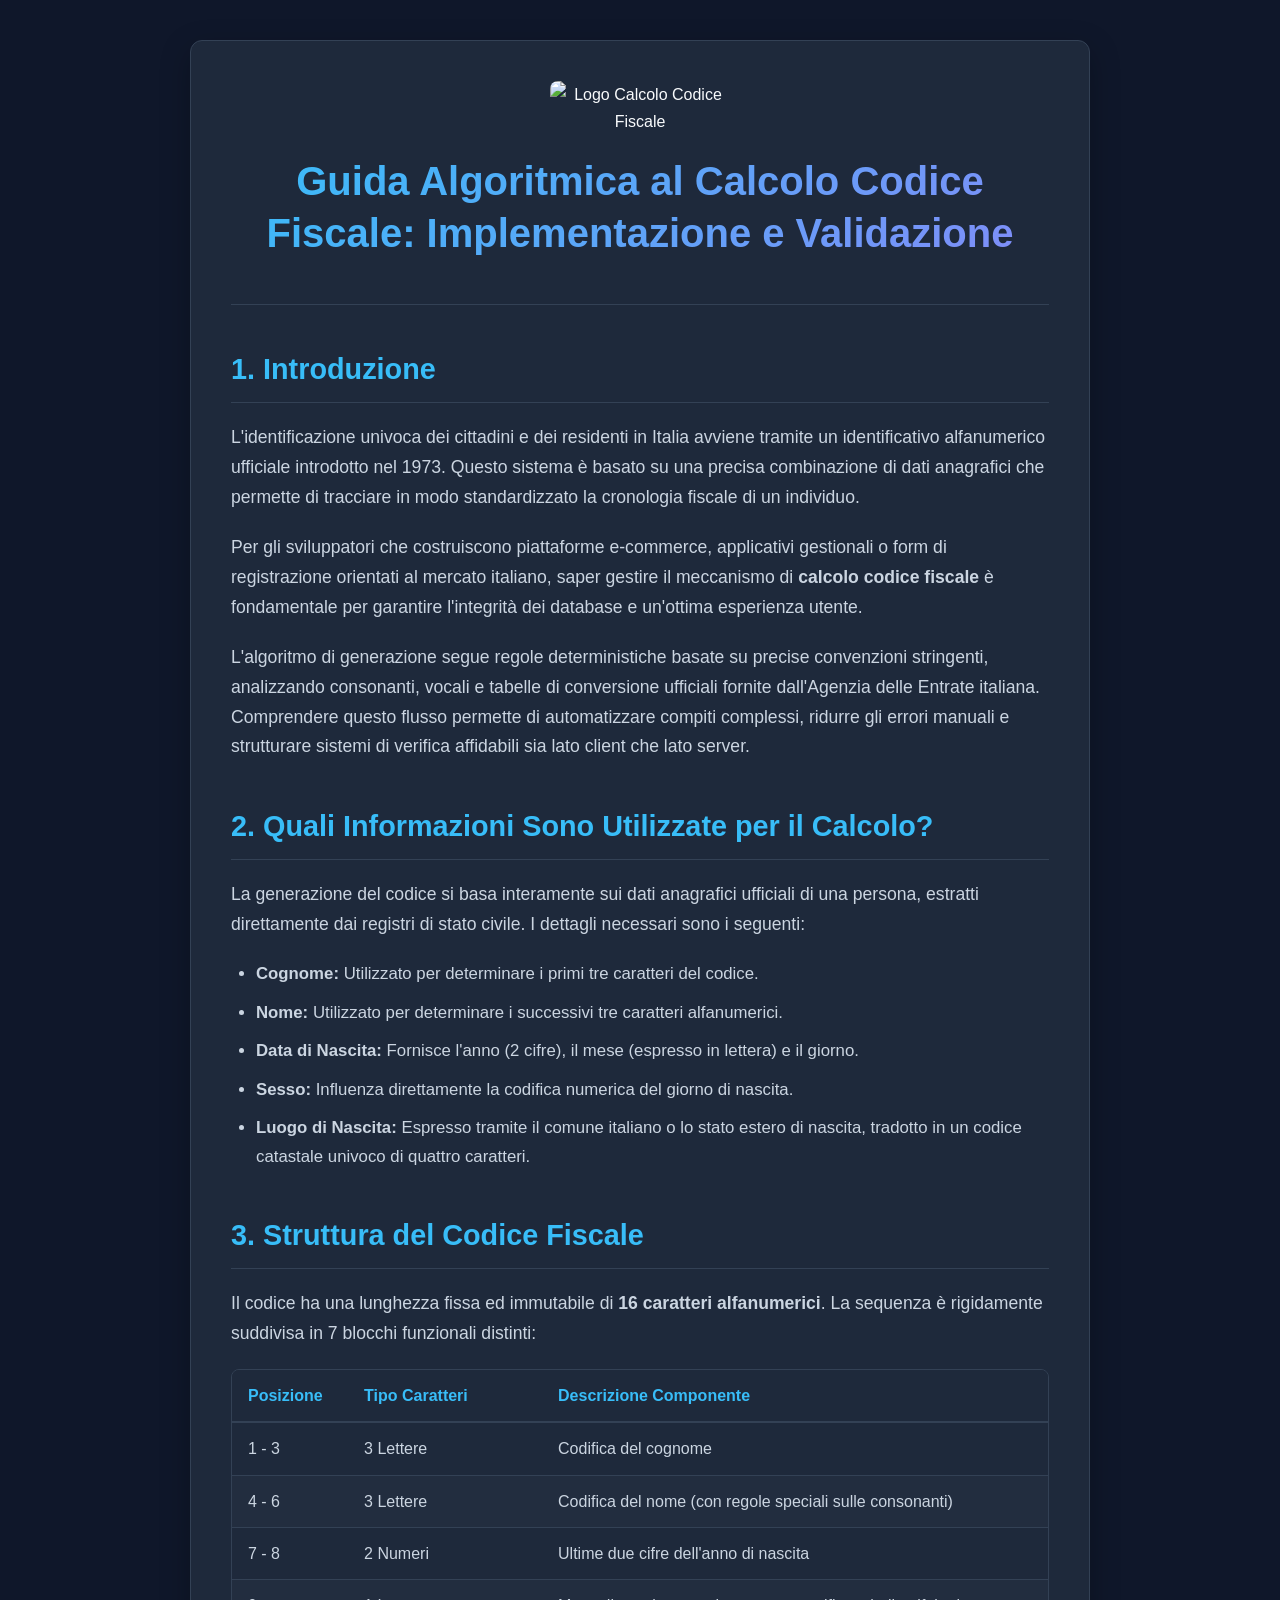
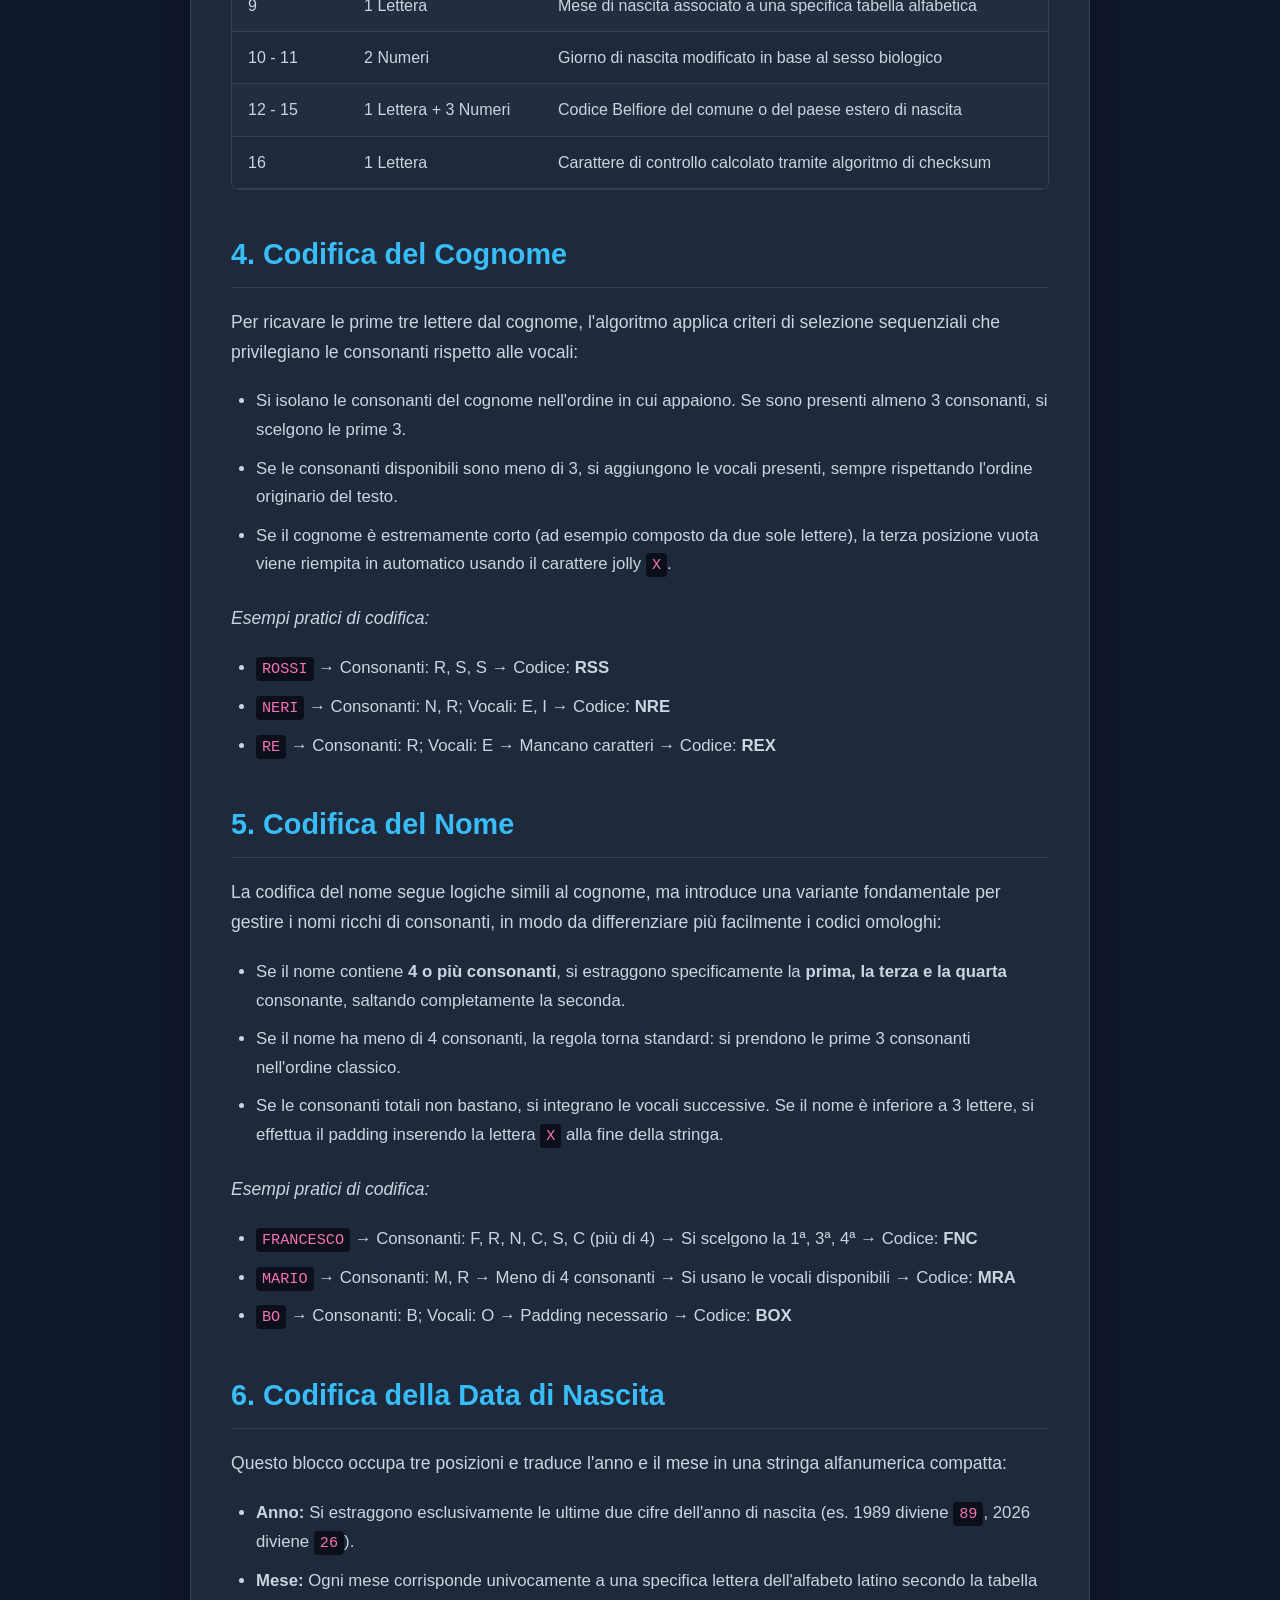
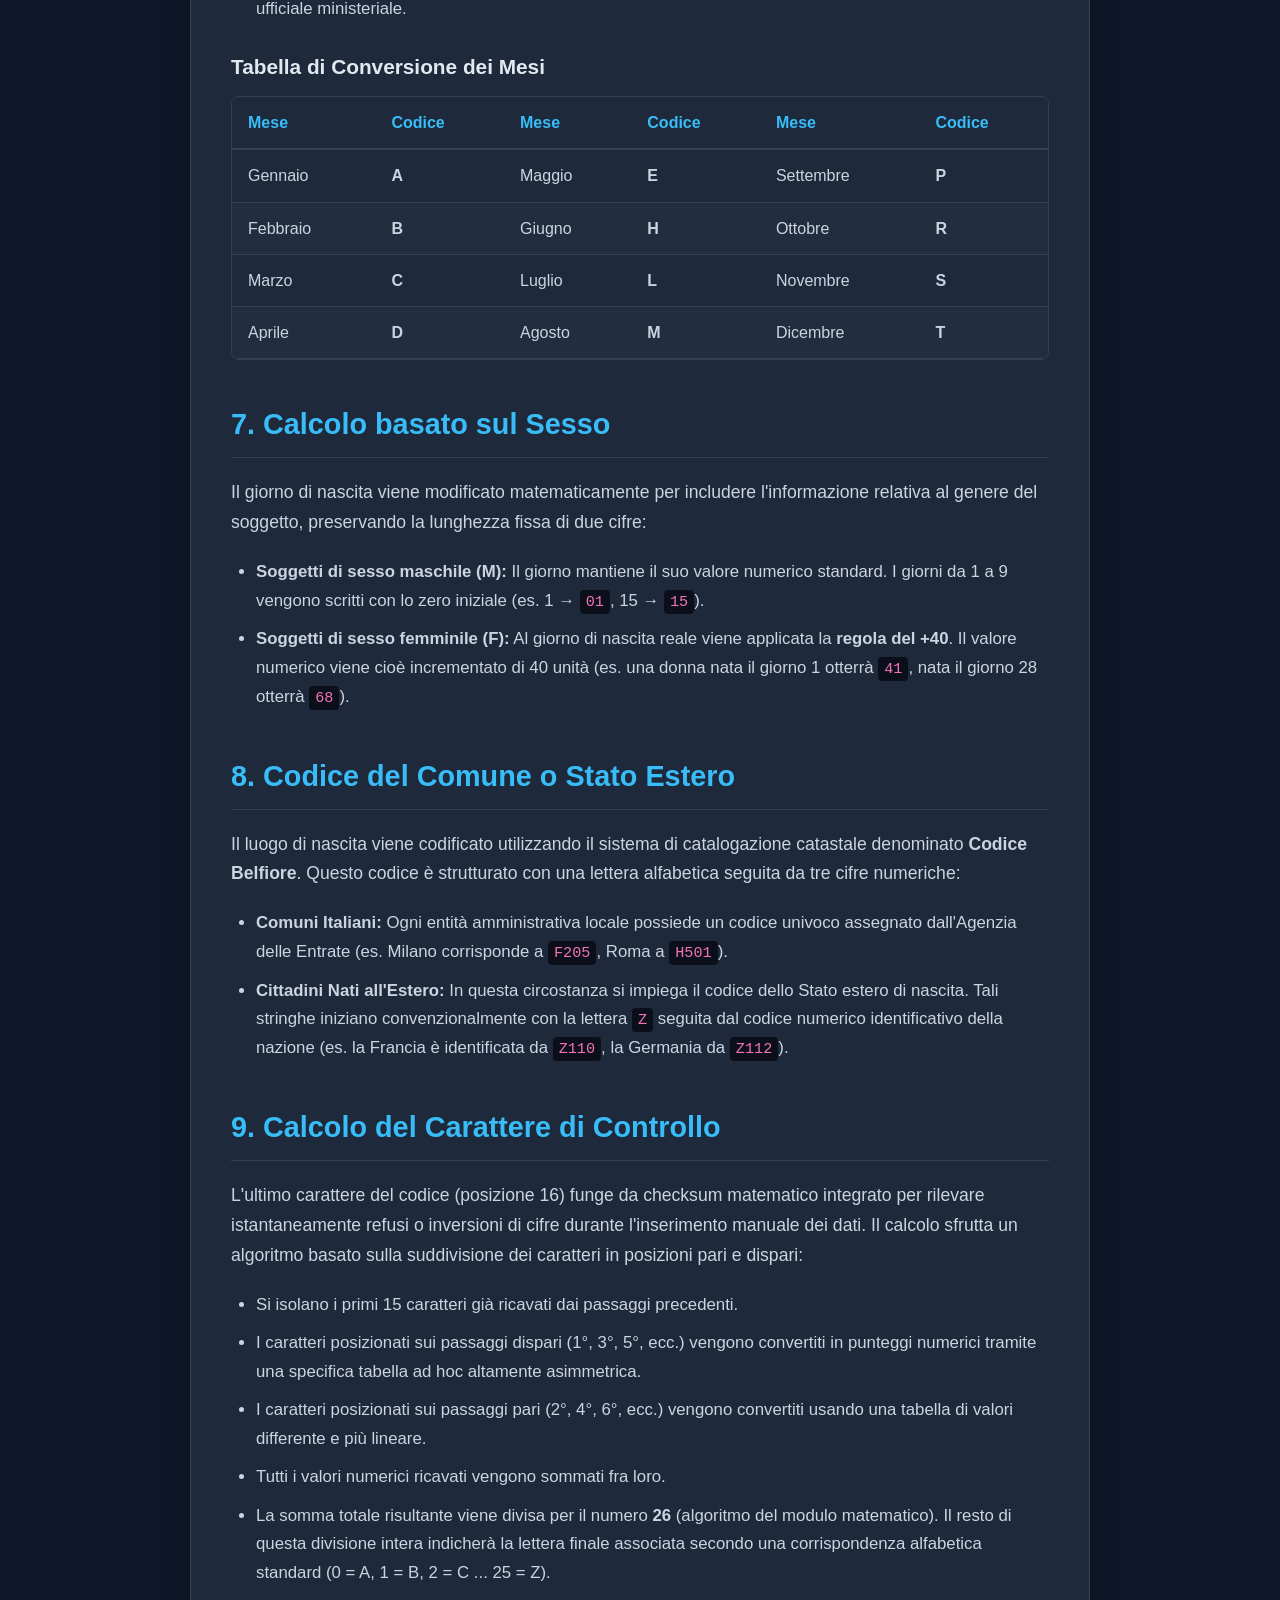
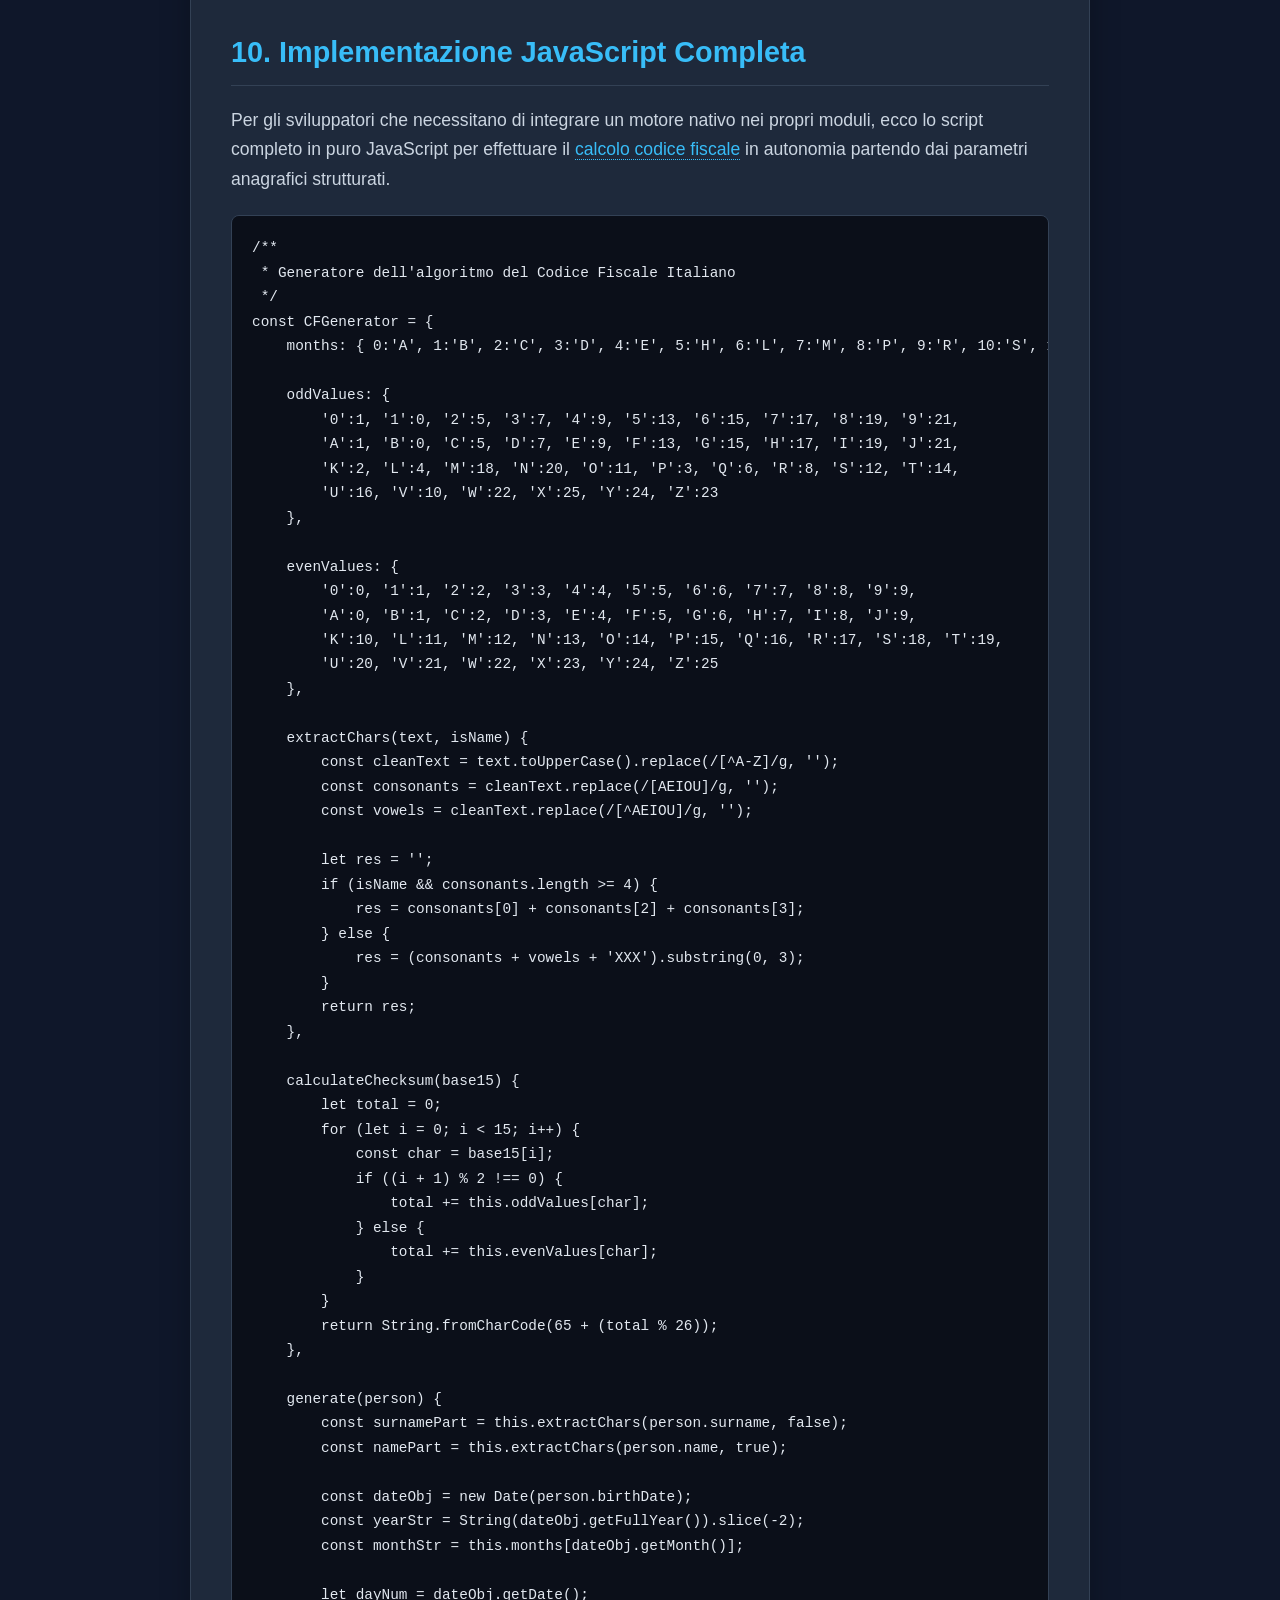
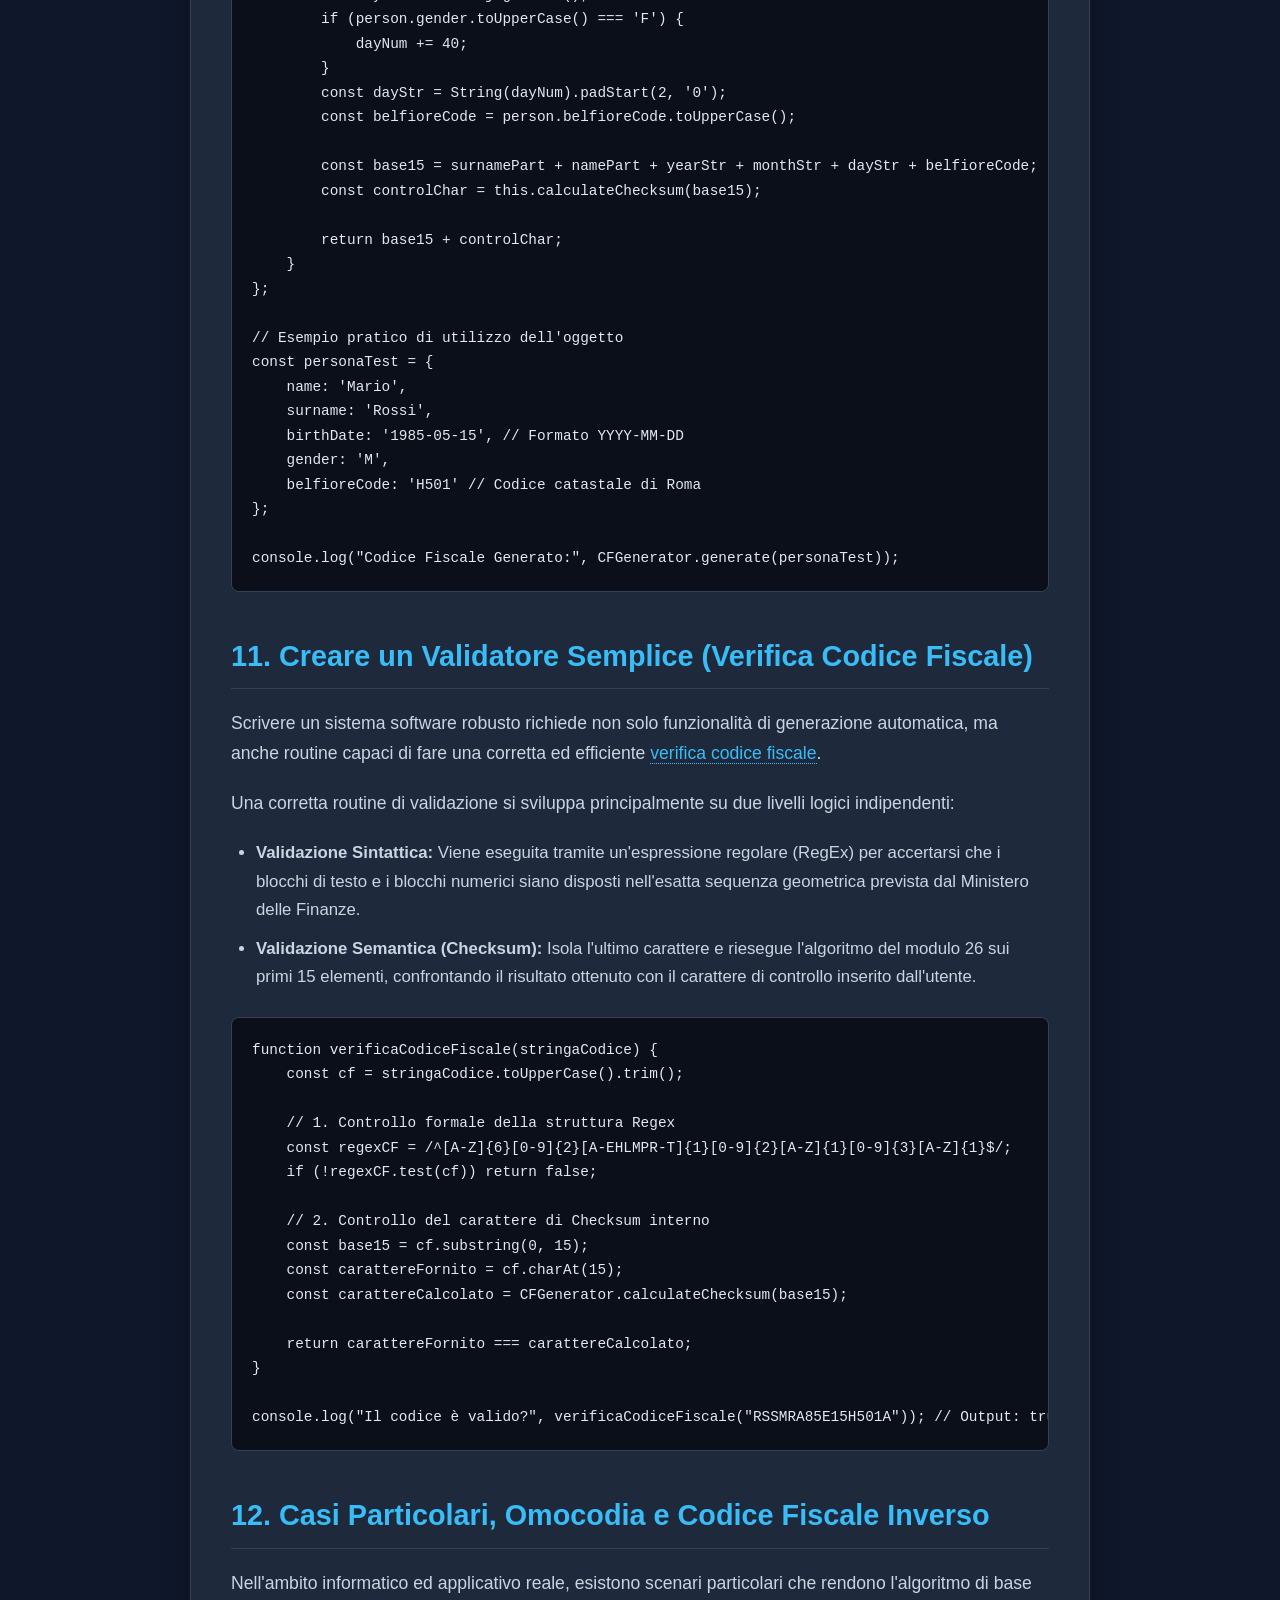
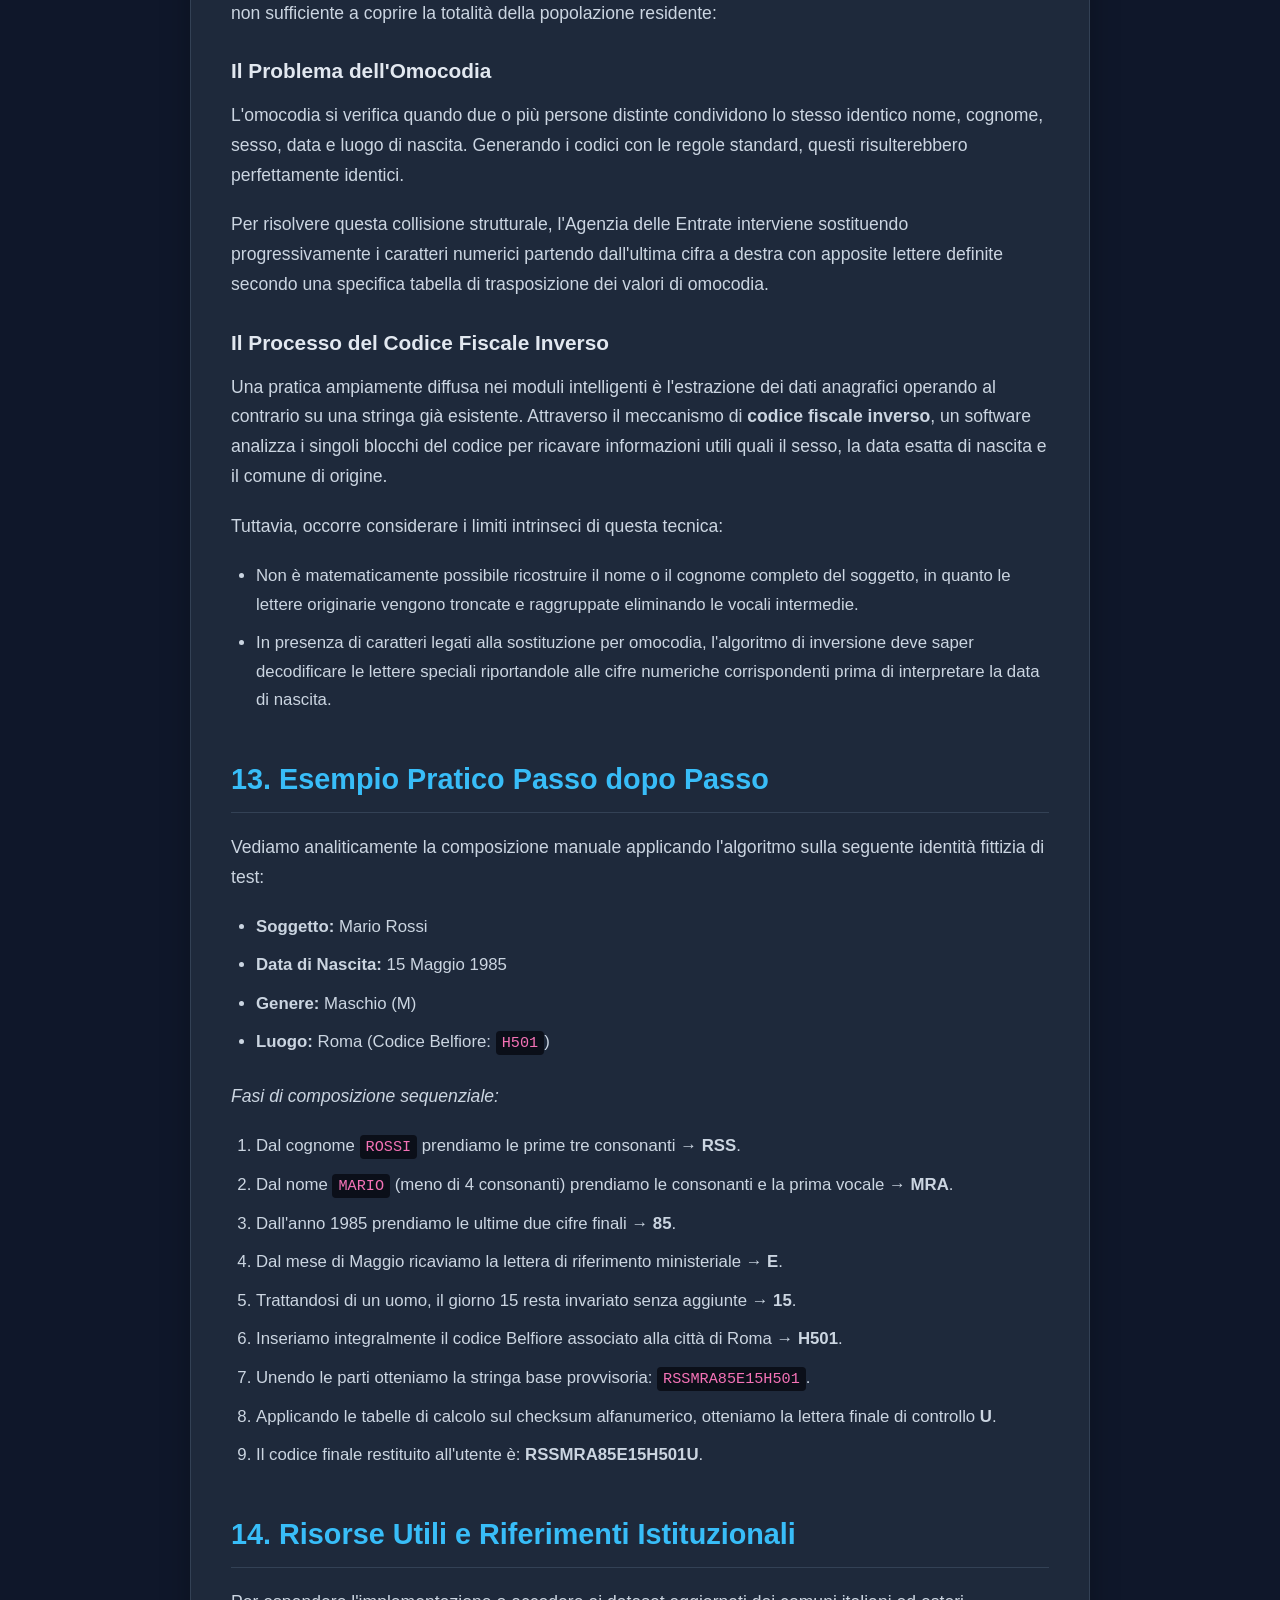
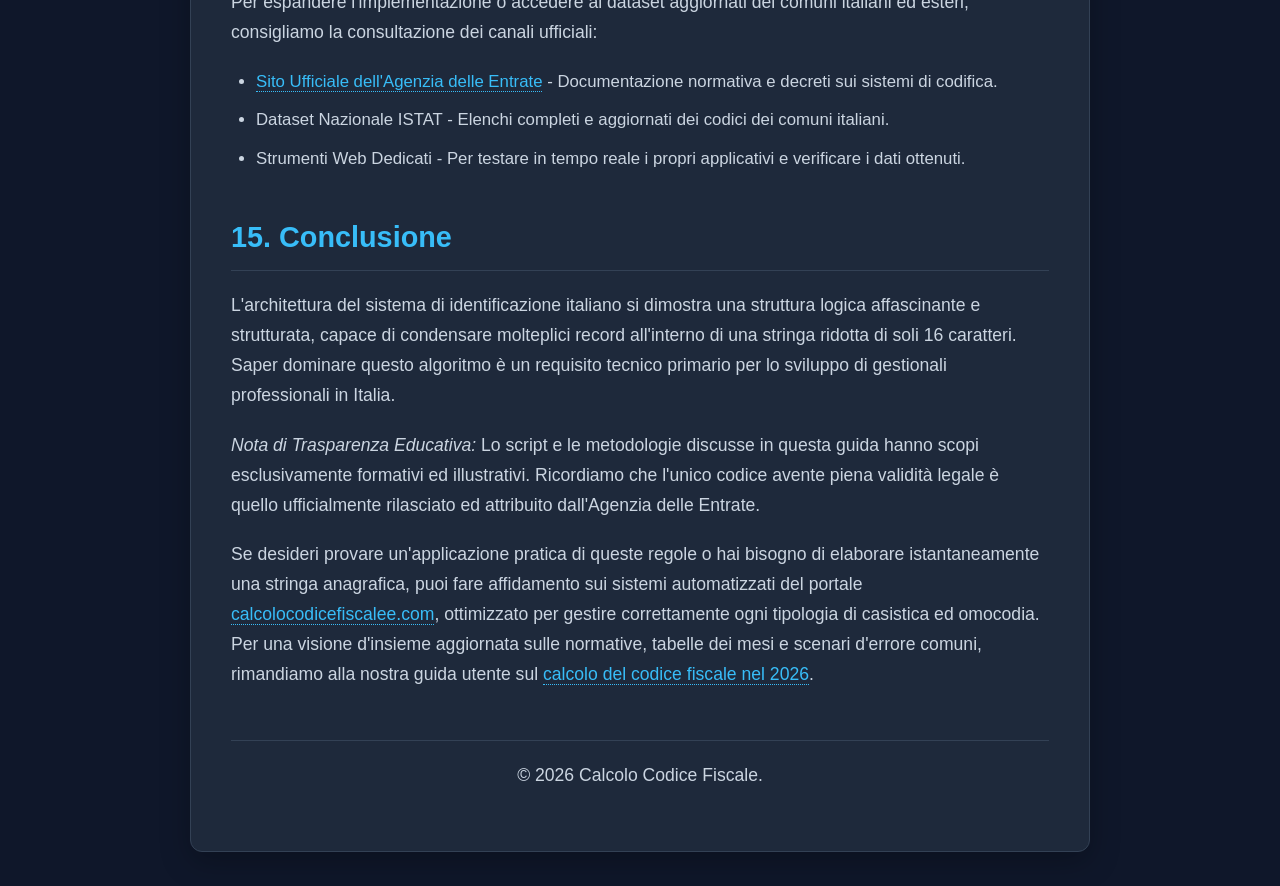
==== commit 52880bb8: "Update index.html" ====
--- a/index.html
+++ b/index.html
@@ -3,15 +3,16 @@
 <head>
     <meta charset="UTF-8">
     <meta name="viewport" content="width=device-width, initial-scale=1.0">
+    <meta name="google-site-verification" content="k9fKfLNLc3IHQ-4TH_A1KSVvSr_oXFiXz_fxoSzt37E" />
     <title>Guida Completa al Calcolo Codice Fiscale: Algoritmo e Implementazione JavaScript</title>
-    <meta name="description" content="Guida tecnica approfondita sull'algoritmo di calcolo codice fiscale. Scopri come implementare la generazione, la verifica e l'inversione in JavaScript con casi d'uso ed esempi pratici.">
+    <meta name="description" content="Guida tecnica al calcolo codice fiscale: algoritmo, verifica, inversione e implementazione JavaScript con esempi pratici.">
     <meta name="robots" content="index, follow">
-    <link rel="canonical" href="https://calcolocodicefiscalee.com/">
+    <link rel="canonical" href="https://calcolocf4-max.github.io/calcolocodicefiscale/">
     
     <meta property="og:title" content="Guida Completa al Calcolo Codice Fiscale: Algoritmo e JS">
     <meta property="og:description" content="Scopri i dettagli tecnici dietro l'algoritmo ufficiale del codice fiscale italiano. Codice sorgente JavaScript pronto all'uso per sviluppatori.">
     <meta property="og:type" content="article">
-    <meta property="og:url" content="https://calcolocodicefiscalee.com/">
+    <meta property="og:url" content="https://calcolocf4-max.github.io/calcolocodicefiscale/">
     <meta property="og:image" content="https://calcolocodicefiscalee.com/wp-content/uploads/2026/02/calcolo-codice-fiscale.webp">
     
     <style>
@@ -251,7 +252,7 @@
       "author": {
         "@type": "Organization",
         "name": "Calcolo Codice Fiscale Tech Team",
-        "url": "https://calcolocodicefiscalee.com/"
+        "url": "https://calcolocf4-max.github.io/calcolocodicefiscale/"
       },
       "publisher": {
         "@type": "Organization",
@@ -261,7 +262,7 @@
           "url": "https://calcolocodicefiscalee.com/wp-content/uploads/2026/02/calcolo-codice-fiscale.webp"
         }
       },
-      "mainEntityOfPage": "https://calcolocodicefiscalee.com/",
+      "mainEntityOfPage": "https://calcolocf4-max.github.io/calcolocodicefiscale/",
       "inLanguage": "it"
     }
     </script>
@@ -600,7 +601,7 @@
         <h2>15. Conclusione</h2>
         <p>L'architettura del sistema di identificazione italiano si dimostra una struttura logica affascinante e strutturata, capace di condensare molteplici record all'interno di una stringa ridotta di soli 16 caratteri. Saper dominare questo algoritmo è un requisito tecnico primario per lo sviluppo di gestionali professionali in Italia.</p>
         <p><em>Nota di Trasparenza Educativa:</em> Lo script e le metodologie discusse in questa guida hanno scopi esclusivamente formativi ed illustrativi. Ricordiamo che l'unico codice avente piena validità legale è quello ufficialmente rilasciato ed attribuito dall'Agenzia delle Entrate.</p>
-        <p>Se desideri provare un'applicazione pratica di queste regole o hai bisogno di elaborare istantaneamente una stringa anagrafica, puoi fare affidamento sui sistemi automatizzati del portale <a href="https://calcolocodicefiscalee.com/" target="_blank" >calcolocodicefiscalee.com</a>, ottimizzato per gestire correttamente ogni tipologia di casistica ed omocodia.</p>
+        <p>Se desideri provare un'applicazione pratica di queste regole o hai bisogno di elaborare istantaneamente una stringa anagrafica, puoi fare affidamento sui sistemi automatizzati del portale <a href="https://calcolocodicefiscalee.com/" target="_blank" >calcolocodicefiscalee.com</a>, ottimizzato per gestire correttamente ogni tipologia di casistica ed omocodia. Per una visione d'insieme aggiornata sulle normative, tabelle dei mesi e scenari d'errore comuni, rimandiamo alla nostra guida utente sul <a href="https://calcolocodicefiscalee.netlify.app/" target="_blank">calcolo del codice fiscale nel 2026</a>.</p>
     </section>
 
     <footer>
@@ -609,4 +610,4 @@
 </div>
 
 </body>
-</html>+</html>
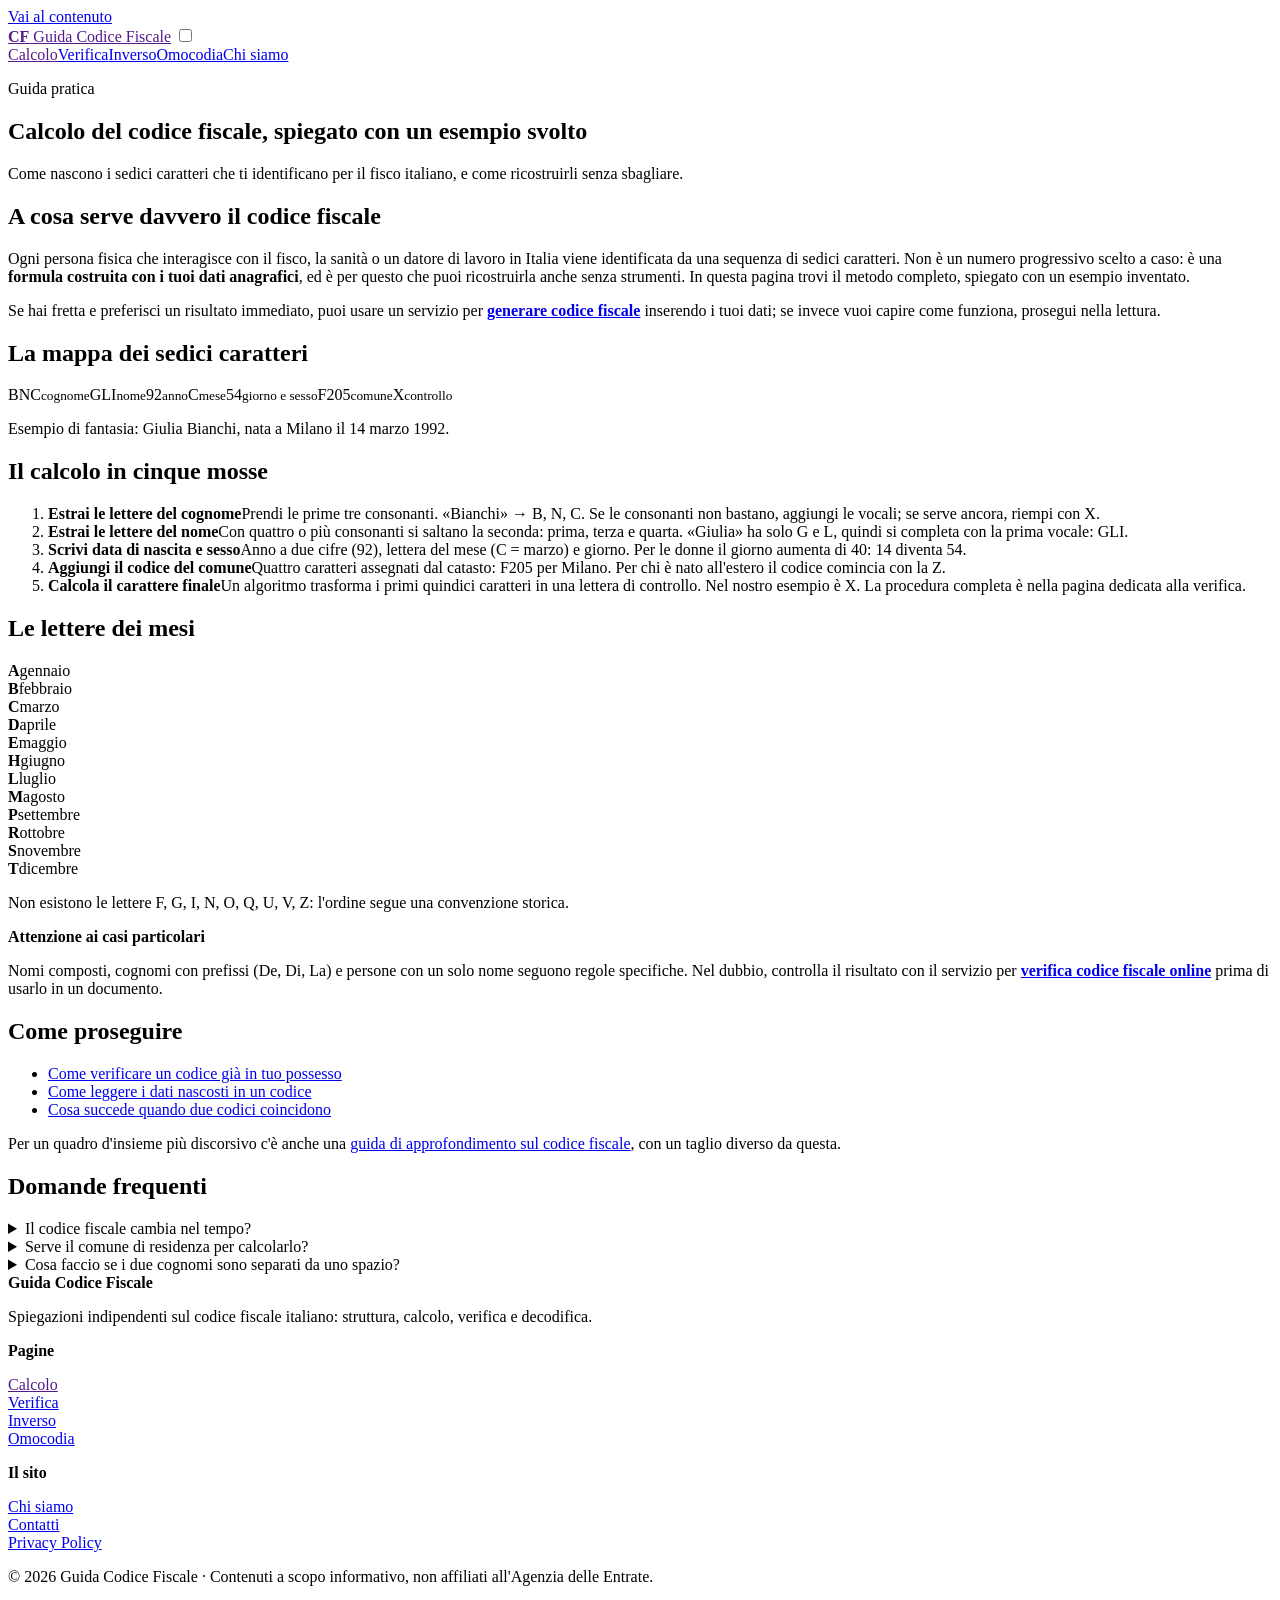
==== commit f3405a56: "Add files via upload" ====
--- a/index.html
+++ b/index.html
@@ -1,613 +1,40 @@
-<!DOCTYPE html>
-<html lang="it">
-<head>
-    <meta charset="UTF-8">
-    <meta name="viewport" content="width=device-width, initial-scale=1.0">
-    <meta name="google-site-verification" content="k9fKfLNLc3IHQ-4TH_A1KSVvSr_oXFiXz_fxoSzt37E" />
-    <title>Guida Completa al Calcolo Codice Fiscale: Algoritmo e Implementazione JavaScript</title>
-    <meta name="description" content="Guida tecnica al calcolo codice fiscale: algoritmo, verifica, inversione e implementazione JavaScript con esempi pratici.">
-    <meta name="robots" content="index, follow">
-    <link rel="canonical" href="https://calcolocf4-max.github.io/calcolocodicefiscale/">
-    
-    <meta property="og:title" content="Guida Completa al Calcolo Codice Fiscale: Algoritmo e JS">
-    <meta property="og:description" content="Scopri i dettagli tecnici dietro l'algoritmo ufficiale del codice fiscale italiano. Codice sorgente JavaScript pronto all'uso per sviluppatori.">
-    <meta property="og:type" content="article">
-    <meta property="og:url" content="https://calcolocf4-max.github.io/calcolocodicefiscale/">
-    <meta property="og:image" content="https://calcolocodicefiscalee.com/wp-content/uploads/2026/02/calcolo-codice-fiscale.webp">
-    
-    <style>
-        :root {
-            --bg-main: #0f172a;
-            --bg-surface: #1e293b;
-            --bg-code: #0b0f19;
-            --text-main: #f8fafc;
-            --text-muted: #94a3b8;
-            --accent: #38bdf8;
-            --accent-gradient: linear-gradient(135deg, #38bdf8, #818cf8);
-            --border-color: #334155;
-        }
-
-        * {
-            box-sizing: border-box;
-            margin: 0;
-            padding: 0;
-        }
-
-        body {
-            font-family: -apple-system, BlinkMacSystemFont, "Segoe UI", Roboto, Helvetica, Arial, sans-serif;
-            background-color: var(--bg-main);
-            color: var(--text-main);
-            line-height: 1.7;
-            padding: 40px 20px;
-        }
-
-        .container {
-            max-width: 900px;
-            margin: 0 auto;
-            background: var(--bg-surface);
-            padding: 40px;
-            border-radius: 12px;
-            box-shadow: 0 10px 30px rgba(0, 0, 0, 0.25);
-            border: 1px solid var(--border-color);
-        }
-
-        header {
-            text-align: center;
-            margin-bottom: 40px;
-            border-bottom: 1px solid var(--border-color);
-            padding-bottom: 30px;
-        }
-
-        .logo-container {
-            margin-bottom: 20px;
-        }
-
-        .logo-container img {
-            max-width: 180px;
-            height: auto;
-            border-radius: 8px;
-        }
-
-        h1 {
-            font-size: 2.5rem;
-            font-weight: 800;
-            background: var(--accent-gradient);
-            background-clip: text;
-            -webkit-background-clip: text;
-            -webkit-text-fill-color: transparent;
-            line-height: 1.3;
-            margin-bottom: 15px;
-        }
-
-        h2 {
-            font-size: 1.8rem;
-            color: var(--accent);
-            margin-top: 40px;
-            margin-bottom: 20px;
-            border-bottom: 1px solid var(--border-color);
-            padding-bottom: 8px;
-        }
-
-        h3 {
-            font-size: 1.3rem;
-            color: #e2e8f0;
-            margin-top: 25px;
-            margin-bottom: 12px;
-        }
-
-        p {
-            margin-bottom: 20px;
-            color: #cbd5e1;
-            font-size: 1.1rem;
-        }
-
-        a {
-            color: var(--accent);
-            text-decoration: none;
-            border-bottom: 1px dotted var(--accent);
-            transition: color 0.2s ease;
-        }
-
-        a:hover {
-            color: #60a5fa;
-            border-bottom-style: solid;
-        }
-
-        ul, ol {
-            margin-bottom: 25px;
-            padding-left: 25px;
-        }
-
-        li {
-            margin-bottom: 10px;
-            color: #cbd5e1;
-            font-size: 1.05rem;
-        }
-
-        code {
-            font-family: "Fira Code", Consolas, Monaco, monospace;
-            background-color: var(--bg-code);
-            padding: 3px 6px;
-            border-radius: 4px;
-            color: #f472b6;
-            font-size: 0.95rem;
-        }
-
-        pre {
-            background-color: var(--bg-code);
-            padding: 20px;
-            border-radius: 8px;
-            overflow-x: auto;
-            border: 1px solid var(--border-color);
-            margin-bottom: 25px;
-        }
-
-        pre code {
-            background-color: transparent;
-            padding: 0;
-            color: #e2e8f0;
-            font-size: 0.9rem;
-        }
-
-        .table-container {
-            overflow-x: auto;
-            margin-bottom: 30px;
-            border: 1px solid var(--border-color);
-            border-radius: 8px;
-        }
-
-        table {
-            width: 100%;
-            border-collapse: collapse;
-            text-align: left;
-            font-size: 1rem;
-        }
-
-        th {
-            background-color: #1e293b;
-            color: var(--accent);
-            padding: 12px 16px;
-            font-weight: 600;
-            border-bottom: 2px solid var(--border-color);
-        }
-
-        td {
-            padding: 12px 16px;
-            border-bottom: 1px solid var(--border-color);
-            color: #cbd5e1;
-        }
-
-        tr:nth-child(even) td {
-            background-color: rgba(255, 255, 255, 0.02);
-        }
-
-        .info-box {
-            background: rgba(56, 189, 248, 0.05);
-            border-left: 4px solid var(--accent);
-            padding: 20px;
-            border-radius: 0 8px 8px 0;
-            margin-bottom: 25px;
-        }
-
-        .info-box p {
-            margin-bottom: 0;
-            font-style: italic;
-        }
-
-        .toc {
-            background: #151f32;
-            padding: 25px;
-            border-radius: 8px;
-            margin-bottom: 40px;
-            border: 1px solid var(--border-color);
-        }
-
-        .toc-title {
-            font-weight: 700;
-            font-size: 1.2rem;
-            margin-bottom: 15px;
-            color: var(--text-main);
-        }
-
-        .toc ul {
-            list-style-type: none;
-            padding-left: 0;
-            margin-bottom: 0;
-        }
-
-        .toc li {
-            margin-bottom: 8px;
-        }
-
-        .toc a {
-            border-bottom: none;
-            color: var(--text-muted);
-        }
-
-        .toc a:hover {
-            color: var(--accent);
-        }
-
-        footer {
-            margin-top: 50px;
-            border-top: 1px solid var(--border-color);
-            padding-top: 20px;
-            text-align: center;
-            color: var(--text-muted);
-            font-size: 0.95rem;
-        }
-
-        .keyword-highlight {
-            font-weight: 600;
-        }
-    </style>
-
-    <script type="application/ld+json">
-    {
-      "@context": "https://schema.org",
-      "@type": "TechArticle",
-      "headline": "Guida Completa al Calcolo Codice Fiscale: Algoritmo e Implementazione JavaScript",
-      "description": "Guida tecnica approfondita sull'algoritmo di calcolo codice fiscale. Scopri come implementare la generazione, la verifica e l'inversione in JavaScript con casi d'uso ed esempi pratici.",
-      "image": "https://calcolocodicefiscalee.com/wp-content/uploads/2026/02/calcolo-codice-fiscale.webp",
-      "author": {
-        "@type": "Organization",
-        "name": "Calcolo Codice Fiscale Tech Team",
-        "url": "https://calcolocf4-max.github.io/calcolocodicefiscale/"
-      },
-      "publisher": {
-        "@type": "Organization",
-        "name": "Calcolo Codice Fiscale",
-        "logo": {
-          "@type": "ImageObject",
-          "url": "https://calcolocodicefiscalee.com/wp-content/uploads/2026/02/calcolo-codice-fiscale.webp"
-        }
-      },
-      "mainEntityOfPage": "https://calcolocf4-max.github.io/calcolocodicefiscale/",
-      "inLanguage": "it"
-    }
-    </script>
-</head>
-<body>
-
-<div class="container">
-    <header>
-        <div class="logo-container">
-            <img src="https://calcolocodicefiscalee.com/wp-content/uploads/2026/02/calcolo-codice-fiscale.webp" alt="Logo Calcolo Codice Fiscale">
-        </div>
-        <h1>Guida Algoritmica al Calcolo Codice Fiscale: Implementazione e Validazione</h1>
-    </header>
-
-    <section id="1-introduzione">
-        <h2>1. Introduzione</h2>
-        <p>L'identificazione univoca dei cittadini e dei residenti in Italia avviene tramite un identificativo alfanumerico ufficiale introdotto nel 1973. Questo sistema è basato su una precisa combinazione di dati anagrafici che permette di tracciare in modo standardizzato la cronologia fiscale di un individuo.</p>
-        <p>Per gli sviluppatori che costruiscono piattaforme e-commerce, applicativi gestionali o form di registrazione orientati al mercato italiano, saper gestire il meccanismo di <span class="keyword-highlight">calcolo codice fiscale</span> è fondamentale per garantire l'integrità dei database e un'ottima esperienza utente.</p>
-        <p>L'algoritmo di generazione segue regole deterministiche basate su precise convenzioni stringenti, analizzando consonanti, vocali e tabelle di conversione ufficiali fornite dall'Agenzia delle Entrate italiana. Comprendere questo flusso permette di automatizzare compiti complessi, ridurre gli errori manuali e strutturare sistemi di verifica affidabili sia lato client che lato server.</p>
-    </section>
-
-    <section id="2-informazioni-necessarie">
-        <h2>2. Quali Informazioni Sono Utilizzate per il Calcolo?</h2>
-        <p>La generazione del codice si basa interamente sui dati anagrafici ufficiali di una persona, estratti direttamente dai registri di stato civile. I dettagli necessari sono i seguenti:</p>
-        <ul>
-            <li><strong>Cognome:</strong> Utilizzato per determinare i primi tre caratteri del codice.</li>
-            <li><strong>Nome:</strong> Utilizzato per determinare i successivi tre caratteri alfanumerici.</li>
-            <li><strong>Data di Nascita:</strong> Fornisce l'anno (2 cifre), il mese (espresso in lettera) e il giorno.</li>
-            <li><strong>Sesso:</strong> Influenza direttamente la codifica numerica del giorno di nascita.</li>
-            <li><strong>Luogo di Nascita:</strong> Espresso tramite il comune italiano o lo stato estero di nascita, tradotto in un codice catastale univoco di quattro caratteri.</li>
-        </ul>
-    </section>
-
-    <section id="3-struttura-codice">
-        <h2>3. Struttura del Codice Fiscale</h2>
-        <p>Il codice ha una lunghezza fissa ed immutabile di <strong>16 caratteri alfanumerici</strong>. La sequenza è rigidamente suddivisa in 7 blocchi funzionali distinti:</p>
-        <div class="table-container">
-            <table>
-                <thead>
-                    <tr>
-                        <th>Posizione</th>
-                        <th>Tipo Caratteri</th>
-                        <th>Descrizione Componente</th>
-                    </tr>
-                </thead>
-                <tbody>
-                    <tr>
-                        <td>1 - 3</td>
-                        <td>3 Lettere</td>
-                        <td>Codifica del cognome</td>
-                    </tr>
-                    <tr>
-                        <td>4 - 6</td>
-                        <td>3 Lettere</td>
-                        <td>Codifica del nome (con regole speciali sulle consonanti)</td>
-                    </tr>
-                    <tr>
-                        <td>7 - 8</td>
-                        <td>2 Numeri</td>
-                        <td>Ultime due cifre dell'anno di nascita</td>
-                    </tr>
-                    <tr>
-                        <td>9</td>
-                        <td>1 Lettera</td>
-                        <td>Mese di nascita associato a una specifica tabella alfabetica</td>
-                    </tr>
-                    <tr>
-                        <td>10 - 11</td>
-                        <td>2 Numeri</td>
-                        <td>Giorno di nascita modificato in base al sesso biologico</td>
-                    </tr>
-                    <tr>
-                        <td>12 - 15</td>
-                        <td>1 Lettera + 3 Numeri</td>
-                        <td>Codice Belfiore del comune o del paese estero di nascita</td>
-                    </tr>
-                    <tr>
-                        <td>16</td>
-                        <td>1 Lettera</td>
-                        <td>Carattere di controllo calcolato tramite algoritmo di checksum</td>
-                    </tr>
-                </tbody>
-            </table>
-        </div>
-    </section>
-
-    <section id="4-step-1-cognome">
-        <h2>4. Codifica del Cognome</h2>
-        <p>Per ricavare le prime tre lettere dal cognome, l'algoritmo applica criteri di selezione sequenziali che privilegiano le consonanti rispetto alle vocali:</p>
-        <ul>
-            <li>Si isolano le consonanti del cognome nell'ordine in cui appaiono. Se sono presenti almeno 3 consonanti, si scelgono le prime 3.</li>
-            <li>Se le consonanti disponibili sono meno di 3, si aggiungono le vocali presenti, sempre rispettando l'ordine originario del testo.</li>
-            <li>Se il cognome è estremamente corto (ad esempio composto da due sole lettere), la terza posizione vuota viene riempita in automatico usando il carattere jolly <code>X</code>.</li>
-        </ul>
-        <p><em>Esempi pratici di codifica:</em></p>
-        <ul>
-            <li><code>ROSSI</code> &rarr; Consonanti: R, S, S &rarr; Codice: <strong>RSS</strong></li>
-            <li><code>NERI</code> &rarr; Consonanti: N, R; Vocali: E, I &rarr; Codice: <strong>NRE</strong></li>
-            <li><code>RE</code> &rarr; Consonanti: R; Vocali: E &rarr; Mancano caratteri &rarr; Codice: <strong>REX</strong></li>
-        </ul>
-    </section>
-
-    <section id="5-step-2-nome">
-        <h2>5. Codifica del Nome</h2>
-        <p>La codifica del nome segue logiche simili al cognome, ma introduce una variante fondamentale per gestire i nomi ricchi di consonanti, in modo da differenziare più facilmente i codici omologhi:</p>
-        <ul>
-            <li>Se il nome contiene <strong>4 o più consonanti</strong>, si estraggono specificamente la <strong>prima, la terza e la quarta</strong> consonante, saltando completamente la seconda.</li>
-            <li>Se il nome ha meno di 4 consonanti, la regola torna standard: si prendono le prime 3 consonanti nell'ordine classico.</li>
-            <li>Se le consonanti totali non bastano, si integrano le vocali successive. Se il nome è inferiore a 3 lettere, si effettua il padding inserendo la lettera <code>X</code> alla fine della stringa.</li>
-        </ul>
-        <p><em>Esempi pratici di codifica:</em></p>
-        <ul>
-            <li><code>FRANCESCO</code> &rarr; Consonanti: F, R, N, C, S, C (più di 4) &rarr; Si scelgono la 1ª, 3ª, 4ª &rarr; Codice: <strong>FNC</strong></li>
-            <li><code>MARIO</code> &rarr; Consonanti: M, R &rarr; Meno di 4 consonanti &rarr; Si usano le vocali disponibili &rarr; Codice: <strong>MRA</strong></li>
-            <li><code>BO</code> &rarr; Consonanti: B; Vocali: O &rarr; Padding necessario &rarr; Codice: <strong>BOX</strong></li>
-        </ul>
-    </section>
-
-    <section id="6-step-3-data">
-        <h2>6. Codifica della Data di Nascita</h2>
-        <p>Questo blocco occupa tre posizioni e traduce l'anno e il mese in una stringa alfanumerica compatta:</p>
-        <ul>
-            <li><strong>Anno:</strong> Si estraggono esclusivamente le ultime due cifre dell'anno di nascita (es. 1989 diviene <code>89</code>, 2026 diviene <code>26</code>).</li>
-            <li><strong>Mese:</strong> Ogni mese corrisponde univocamente a una specifica lettera dell'alfabeto latino secondo la tabella ufficiale ministeriale.</li>
-        </ul>
-        <h3>Tabella di Conversione dei Mesi</h3>
-        <div class="table-container">
-            <table>
-                <thead>
-                    <tr><th>Mese</th><th>Codice</th><th>Mese</th><th>Codice</th><th>Mese</th><th>Codice</th></tr>
-                </thead>
-                <tbody>
-                    <tr><td>Gennaio</td><td><strong>A</strong></td><td>Maggio</td><td><strong>E</strong></td><td>Settembre</td><td><strong>P</strong></td></tr>
-                    <tr><td>Febbraio</td><td><strong>B</strong></td><td>Giugno</td><td><strong>H</strong></td><td>Ottobre</td><td><strong>R</strong></td></tr>
-                    <tr><td>Marzo</td><td><strong>C</strong></td><td>Luglio</td><td><strong>L</strong></td><td>Novembre</td><td><strong>S</strong></td></tr>
-                    <tr><td>Aprile</td><td><strong>D</strong></td><td>Agosto</td><td><strong>M</strong></td><td>Dicembre</td><td><strong>T</strong></td></tr>
-                </tbody>
-            </table>
-        </div>
-    </section>
-
-    <section id="7-step-4-sesso">
-        <h2>7. Calcolo basato sul Sesso</h2>
-        <p>Il giorno di nascita viene modificato matematicamente per includere l'informazione relativa al genere del soggetto, preservando la lunghezza fissa di due cifre:</p>
-        <ul>
-            <li><strong>Soggetti di sesso maschile (M):</strong> Il giorno mantiene il suo valore numerico standard. I giorni da 1 a 9 vengono scritti con lo zero iniziale (es. 1 &rarr; <code>01</code>, 15 &rarr; <code>15</code>).</li>
-            <li><strong>Soggetti di sesso femminile (F):</strong> Al giorno di nascita reale viene applicata la <strong>regola del +40</strong>. Il valore numerico viene cioè incrementato di 40 unità (es. una donna nata il giorno 1 otterrà <code>41</code>, nata il giorno 28 otterrà <code>68</code>).</li>
-        </ul>
-    </section>
-
-    <section id="8-step-5-comune">
-        <h2>8. Codice del Comune o Stato Estero</h2>
-        <p>Il luogo di nascita viene codificato utilizzando il sistema di catalogazione catastale denominato <strong>Codice Belfiore</strong>. Questo codice è strutturato con una lettera alfabetica seguita da tre cifre numeriche:</p>
-        <ul>
-            <li><strong>Comuni Italiani:</strong> Ogni entità amministrativa locale possiede un codice univoco assegnato dall'Agenzia delle Entrate (es. Milano corrisponde a <code>F205</code>, Roma a <code>H501</code>).</li>
-            <li><strong>Cittadini Nati all'Estero:</strong> In questa circostanza si impiega il codice dello Stato estero di nascita. Tali stringhe iniziano convenzionalmente con la lettera <code>Z</code> seguita dal codice numerico identificativo della nazione (es. la Francia è identificata da <code>Z110</code>, la Germania da <code>Z112</code>).</li>
-        </ul>
-    </section>
-
-    <section id="9-step-6-carattere-controllo">
-        <h2>9. Calcolo del Carattere di Controllo</h2>
-        <p>L'ultimo carattere del codice (posizione 16) funge da checksum matematico integrato per rilevare istantaneamente refusi o inversioni di cifre durante l'inserimento manuale dei dati. Il calcolo sfrutta un algoritmo basato sulla suddivisione dei caratteri in posizioni pari e dispari:</p>
-        <ul>
-            <li>Si isolano i primi 15 caratteri già ricavati dai passaggi precedenti.</li>
-            <li>I caratteri posizionati sui passaggi dispari (1°, 3°, 5°, ecc.) vengono convertiti in punteggi numerici tramite una specifica tabella ad hoc altamente asimmetrica.</li>
-            <li>I caratteri posizionati sui passaggi pari (2°, 4°, 6°, ecc.) vengono convertiti usando una tabella di valori differente e più lineare.</li>
-            <li>Tutti i valori numerici ricavati vengono sommati fra loro.</li>
-            <li>La somma totale risultante viene divisa per il numero <strong>26</strong> (algoritmo del modulo matematico). Il resto di questa divisione intera indicherà la lettera finale associata secondo una corrispondenza alfabetica standard (0 = A, 1 = B, 2 = C ... 25 = Z).</li>
-        </ul>
-    </section>
-
-    <section id="10-implementazione-js">
-        <h2>10. Implementazione JavaScript Completa</h2>
-        <p>Per gli sviluppatori che necessitano di integrare un motore nativo nei propri moduli, ecco lo script completo in puro JavaScript per effettuare il <a href="https://calcolocodicefiscalee.com/" target="_blank" >calcolo codice fiscale</a> in autonomia partendo dai parametri anagrafici strutturati.</p>
-        
-        <pre><code>/**
- * Generatore dell'algoritmo del Codice Fiscale Italiano
- */
-const CFGenerator = {
-    months: { 0:'A', 1:'B', 2:'C', 3:'D', 4:'E', 5:'H', 6:'L', 7:'M', 8:'P', 9:'R', 10:'S', 11:'T' },
-    
-    oddValues: {
-        '0':1, '1':0, '2':5, '3':7, '4':9, '5':13, '6':15, '7':17, '8':19, '9':21,
-        'A':1, 'B':0, 'C':5, 'D':7, 'E':9, 'F':13, 'G':15, 'H':17, 'I':19, 'J':21,
-        'K':2, 'L':4, 'M':18, 'N':20, 'O':11, 'P':3, 'Q':6, 'R':8, 'S':12, 'T':14,
-        'U':16, 'V':10, 'W':22, 'X':25, 'Y':24, 'Z':23
-    },
-
-    evenValues: {
-        '0':0, '1':1, '2':2, '3':3, '4':4, '5':5, '6':6, '7':7, '8':8, '9':9,
-        'A':0, 'B':1, 'C':2, 'D':3, 'E':4, 'F':5, 'G':6, 'H':7, 'I':8, 'J':9,
-        'K':10, 'L':11, 'M':12, 'N':13, 'O':14, 'P':15, 'Q':16, 'R':17, 'S':18, 'T':19,
-        'U':20, 'V':21, 'W':22, 'X':23, 'Y':24, 'Z':25
-    },
-
-    extractChars(text, isName) {
-        const cleanText = text.toUpperCase().replace(/[^A-Z]/g, '');
-        const consonants = cleanText.replace(/[AEIOU]/g, '');
-        const vowels = cleanText.replace(/[^AEIOU]/g, '');
-        
-        let res = '';
-        if (isName && consonants.length >= 4) {
-            res = consonants[0] + consonants[2] + consonants[3];
-        } else {
-            res = (consonants + vowels + 'XXX').substring(0, 3);
-        }
-        return res;
-    },
-
-    calculateChecksum(base15) {
-        let total = 0;
-        for (let i = 0; i < 15; i++) {
-            const char = base15[i];
-            if ((i + 1) % 2 !== 0) {
-                total += this.oddValues[char];
-            } else {
-                total += this.evenValues[char];
-            }
-        }
-        return String.fromCharCode(65 + (total % 26));
-    },
-
-    generate(person) {
-        const surnamePart = this.extractChars(person.surname, false);
-        const namePart = this.extractChars(person.name, true);
-        
-        const dateObj = new Date(person.birthDate);
-        const yearStr = String(dateObj.getFullYear()).slice(-2);
-        const monthStr = this.months[dateObj.getMonth()];
-        
-        let dayNum = dateObj.getDate();
-        if (person.gender.toUpperCase() === 'F') {
-            dayNum += 40;
-        }
-        const dayStr = String(dayNum).padStart(2, '0');
-        const belfioreCode = person.belfioreCode.toUpperCase();
-        
-        const base15 = surnamePart + namePart + yearStr + monthStr + dayStr + belfioreCode;
-        const controlChar = this.calculateChecksum(base15);
-        
-        return base15 + controlChar;
-    }
-};
-
-// Esempio pratico di utilizzo dell'oggetto
-const personaTest = {
-    name: 'Mario',
-    surname: 'Rossi',
-    birthDate: '1985-05-15', // Formato YYYY-MM-DD
-    gender: 'M',
-    belfioreCode: 'H501' // Codice catastale di Roma
-};
-
-console.log("Codice Fiscale Generato:", CFGenerator.generate(personaTest));
-</code></pre>
-    </section>
-
-    <section id="11-validatore">
-        <h2>11. Creare un Validatore Semplice (Verifica Codice Fiscale)</h2>
-        <p>Scrivere un sistema software robusto richiede non solo funzionalità di generazione automatica, ma anche routine capaci di fare una corretta ed efficiente <a href="https://calcolocodicefiscalee.com/verifica-codice-fiscale/" target="_blank" >verifica codice fiscale</a>.</p>
-        <p>Una corretta routine di validazione si sviluppa principalmente su due livelli logici indipendenti:</p>
-        <ul>
-            <li><strong>Validazione Sintattica:</strong> Viene eseguita tramite un'espressione regolare (RegEx) per accertarsi che i blocchi di testo e i blocchi numerici siano disposti nell'esatta sequenza geometrica prevista dal Ministero delle Finanze.</li>
-            <li><strong>Validazione Semantica (Checksum):</strong> Isola l'ultimo carattere e riesegue l'algoritmo del modulo 26 sui primi 15 elementi, confrontando il risultato ottenuto con il carattere di controllo inserito dall'utente.</li>
-        </ul>
-        <pre><code>function verificaCodiceFiscale(stringaCodice) {
-    const cf = stringaCodice.toUpperCase().trim();
-    
-    // 1. Controllo formale della struttura Regex
-    const regexCF = /^[A-Z]{6}[0-9]{2}[A-EHLMPR-T]{1}[0-9]{2}[A-Z]{1}[0-9]{3}[A-Z]{1}$/;
-    if (!regexCF.test(cf)) return false;
-    
-    // 2. Controllo del carattere di Checksum interno
-    const base15 = cf.substring(0, 15);
-    const carattereFornito = cf.charAt(15);
-    const carattereCalcolato = CFGenerator.calculateChecksum(base15);
-    
-    return carattereFornito === carattereCalcolato;
-}
-
-console.log("Il codice è valido?", verificaCodiceFiscale("RSSMRA85E15H501A")); // Output: true/false
-</code></pre>
-    </section>
-
-    <section id="12-casi-particolari">
-        <h2>12. Casi Particolari, Omocodia e Codice Fiscale Inverso</h2>
-        <p>Nell'ambito informatico ed applicativo reale, esistono scenari particolari che rendono l'algoritmo di base non sufficiente a coprire la totalità della popolazione residente:</p>
-        
-        <h3>Il Problema dell'Omocodia</h3>
-        <p>L'omocodia si verifica quando due o più persone distinte condividono lo stesso identico nome, cognome, sesso, data e luogo di nascita. Generando i codici con le regole standard, questi risulterebbero perfettamente identici.</p>
-        <p>Per risolvere questa collisione strutturale, l'Agenzia delle Entrate interviene sostituendo progressivamente i caratteri numerici partendo dall'ultima cifra a destra con apposite lettere definite secondo una specifica tabella di trasposizione dei valori di omocodia.</p>
-        
-        <h3>Il Processo del Codice Fiscale Inverso</h3>
-        <p>Una pratica ampiamente diffusa nei moduli intelligenti è l'estrazione dei dati anagrafici operando al contrario su una stringa già esistente. Attraverso il meccanismo di <strong>codice fiscale inverso</strong>, un software analizza i singoli blocchi del codice per ricavare informazioni utili quali il sesso, la data esatta di nascita e il comune di origine.</p>
-        <p>Tuttavia, occorre considerare i limiti intrinseci di questa tecnica:</p>
-        <ul>
-            <li>Non è matematicamente possibile ricostruire il nome o il cognome completo del soggetto, in quanto le lettere originarie vengono troncate e raggruppate eliminando le vocali intermedie.</li>
-            <li>In presenza di caratteri legati alla sostituzione per omocodia, l'algoritmo di inversione deve saper decodificare le lettere speciali riportandole alle cifre numeriche corrispondenti prima di interpretare la data di nascita.</li>
-        </ul>
-    </section>
-
-    <section id="13-esempio-pratico">
-        <h2>13. Esempio Pratico Passo dopo Passo</h2>
-        <p>Vediamo analiticamente la composizione manuale applicando l'algoritmo sulla seguente identità fittizia di test:</p>
-        <ul>
-            <li><strong>Soggetto:</strong> Mario Rossi</li>
-            <li><strong>Data di Nascita:</strong> 15 Maggio 1985</li>
-            <li><strong>Genere:</strong> Maschio (M)</li>
-            <li><strong>Luogo:</strong> Roma (Codice Belfiore: <code>H501</code>)</li>
-        </ul>
-        <p><em>Fasi di composizione sequenziale:</em></p>
-        <ol>
-            <li>Dal cognome <code>ROSSI</code> prendiamo le prime tre consonanti &rarr; <strong>RSS</strong>.</li>
-            <li>Dal nome <code>MARIO</code> (meno di 4 consonanti) prendiamo le consonanti e la prima vocale &rarr; <strong>MRA</strong>.</li>
-            <li>Dall'anno 1985 prendiamo le ultime due cifre finali &rarr; <strong>85</strong>.</li>
-            <li>Dal mese di Maggio ricaviamo la lettera di riferimento ministeriale &rarr; <strong>E</strong>.</li>
-            <li>Trattandosi di un uomo, il giorno 15 resta invariato senza aggiunte &rarr; <strong>15</strong>.</li>
-            <li>Inseriamo integralmente il codice Belfiore associato alla città di Roma &rarr; <strong>H501</strong>.</li>
-            <li>Unendo le parti otteniamo la stringa base provvisoria: <code>RSSMRA85E15H501</code>.</li>
-            <li>Applicando le tabelle di calcolo sul checksum alfanumerico, otteniamo la lettera finale di controllo <strong>U</strong>.</li>
-            <li>Il codice finale restituito all'utente è: <strong>RSSMRA85E15H501U</strong>.</li>
-        </ol>
-    </section>
-
-    <section id="14-risorse-utili">
-        <h2>14. Risorse Utili e Riferimenti Istituzionali</h2>
-        <p>Per espandere l'implementazione o accedere ai dataset aggiornati dei comuni italiani ed esteri, consigliamo la consultazione dei canali ufficiali:</p>
-        <ul>
-            <li><a href="https://www.agenziaentrate.gov.it/" target="_blank" rel="nofollow">Sito Ufficiale dell'Agenzia delle Entrate</a> - Documentazione normativa e decreti sui sistemi di codifica.</li>
-            <li>Dataset Nazionale ISTAT - Elenchi completi e aggiornati dei codici dei comuni italiani.</li>
-            <li>Strumenti Web Dedicati - Per testare in tempo reale i propri applicativi e verificare i dati ottenuti.</li>
-        </ul>
-    </section>
-
-    <section id="15-conclusione">
-        <h2>15. Conclusione</h2>
-        <p>L'architettura del sistema di identificazione italiano si dimostra una struttura logica affascinante e strutturata, capace di condensare molteplici record all'interno di una stringa ridotta di soli 16 caratteri. Saper dominare questo algoritmo è un requisito tecnico primario per lo sviluppo di gestionali professionali in Italia.</p>
-        <p><em>Nota di Trasparenza Educativa:</em> Lo script e le metodologie discusse in questa guida hanno scopi esclusivamente formativi ed illustrativi. Ricordiamo che l'unico codice avente piena validità legale è quello ufficialmente rilasciato ed attribuito dall'Agenzia delle Entrate.</p>
-        <p>Se desideri provare un'applicazione pratica di queste regole o hai bisogno di elaborare istantaneamente una stringa anagrafica, puoi fare affidamento sui sistemi automatizzati del portale <a href="https://calcolocodicefiscalee.com/" target="_blank" >calcolocodicefiscalee.com</a>, ottimizzato per gestire correttamente ogni tipologia di casistica ed omocodia. Per una visione d'insieme aggiornata sulle normative, tabelle dei mesi e scenari d'errore comuni, rimandiamo alla nostra guida utente sul <a href="https://calcolocodicefiscalee.netlify.app/" target="_blank">calcolo del codice fiscale nel 2026</a>.</p>
-    </section>
-
-    <footer>
-        <p>&copy; 2026 Calcolo Codice Fiscale.</p>
-    </footer>
-</div>
-
-</body>
-</html>
+<!DOCTYPE html>
+<html lang="it">
+<head>
+<meta charset="utf-8">
+<meta name="viewport" content="width=device-width, initial-scale=1">
+<title>Calcolo Codice Fiscale: metodo completo con esempio | Guida CF</title>
+<meta name="description" content="Impara a calcolare il codice fiscale da solo: cognome, nome, data di nascita, comune e lettera di controllo, con un esempio svolto.">
+<link rel="canonical" href="https://calcolocf4-max.github.io/calcolocodicefiscale/">
+<meta name="theme-color" content="#0f766e">
+<meta property="og:locale" content="it_IT"><meta property="og:type" content="website"><meta property="og:title" content="Calcolo Codice Fiscale: metodo completo con esempio | Guida CF"><meta property="og:description" content="Impara a calcolare il codice fiscale da solo: cognome, nome, data di nascita, comune e lettera di controllo, con un esempio svolto."><meta property="og:url" content="https://calcolocf4-max.github.io/calcolocodicefiscale/">
+<link rel="icon" href="data:image/svg+xml,%3Csvg xmlns='http://www.w3.org/2000/svg' viewBox='0 0 32 32'%3E%3Crect width='32' height='32' rx='7' fill='%230f766e'/%3E%3Ctext x='16' y='22' font-size='16' text-anchor='middle' fill='white' font-family='Arial' font-weight='700'%3ECF%3C/text%3E%3C/svg%3E">
+<link rel="stylesheet" href="assets/style.css">
+<script type="application/ld+json">{"@context":"https://schema.org","@type":"FAQPage","mainEntity":[{"@type":"Question","name":"Il codice fiscale cambia nel tempo?","acceptedAnswer":{"@type":"Answer","text":"No. Una volta attribuito resta lo stesso per tutta la vita, salvo i rari casi di correzione dei dati anagrafici o di omocodia."}},{"@type":"Question","name":"Serve il comune di residenza per calcolarlo?","acceptedAnswer":{"@type":"Answer","text":"No, conta solo il luogo di nascita: comune italiano oppure Stato estero."}},{"@type":"Question","name":"Cosa faccio se i due cognomi sono separati da uno spazio?","acceptedAnswer":{"@type":"Answer","text":"Spazi, apostrofi e accenti vengono ignorati: si lavora sulle sole lettere, come se il cognome fosse scritto di seguito."}}]}</script></head>
+<body>
+<a class="skip" href="#main">Vai al contenuto</a>
+<header class="top"><div class="w bar"><a class="brand" href=""><b>CF</b> Guida Codice Fiscale</a>
+<input type="checkbox" id="mn" class="mt" aria-label="Apri menu"><label for="mn" class="burger" aria-hidden="true"><i></i></label>
+<nav aria-label="Menu principale"><a href="" aria-current="page">Calcolo</a><a href="verifica-codice-fiscale/">Verifica</a><a href="codice-fiscale-inverso/">Inverso</a><a href="omocodia/">Omocodia</a><a href="chi-siamo/">Chi siamo</a></nav></div></header>
+<section class="hero"><div class="w"><p class="kick">Guida pratica</p><h1>Calcolo del codice fiscale, spiegato con un esempio svolto</h1><p class="intro">Come nascono i sedici caratteri che ti identificano per il fisco italiano, e come ricostruirli senza sbagliare.</p></div></section>
+<main id="main" class="w">
+<section class="card"><h2>A cosa serve davvero il codice fiscale</h2>
+<p>Ogni persona fisica che interagisce con il fisco, la sanità o un datore di lavoro in Italia viene identificata da una sequenza di sedici caratteri. Non è un numero progressivo scelto a caso: è una <strong>formula costruita con i tuoi dati anagrafici</strong>, ed è per questo che puoi ricostruirla anche senza strumenti. In questa pagina trovi il metodo completo, spiegato con un esempio inventato.</p>
+<p>Se hai fretta e preferisci un risultato immediato, puoi usare un servizio per <strong><a href="https://calcolocodicefiscalee.com/">generare codice fiscale</a></strong> inserendo i tuoi dati; se invece vuoi capire come funziona, prosegui nella lettura.</p></section>
+<section class="card"><h2>La mappa dei sedici caratteri</h2>
+<div class="cf" role="img" aria-label="Schema del codice fiscale"><span class="s1">BNC<small>cognome</small></span><span class="s2">GLI<small>nome</small></span><span class="s3">92<small>anno</small></span><span class="s4">C<small>mese</small></span><span class="s5">54<small>giorno e sesso</small></span><span class="s6">F205<small>comune</small></span><span class="s7">X<small>controllo</small></span></div>
+<p class="cap">Esempio di fantasia: Giulia Bianchi, nata a Milano il 14 marzo 1992.</p></section>
+<section class="card"><h2>Il calcolo in cinque mosse</h2>
+<ol class="steps"><li><b>Estrai le lettere del cognome</b><span>Prendi le prime tre consonanti. «Bianchi» → B, N, C. Se le consonanti non bastano, aggiungi le vocali; se serve ancora, riempi con X.</span></li><li><b>Estrai le lettere del nome</b><span>Con quattro o più consonanti si saltano la seconda: prima, terza e quarta. «Giulia» ha solo G e L, quindi si completa con la prima vocale: GLI.</span></li><li><b>Scrivi data di nascita e sesso</b><span>Anno a due cifre (92), lettera del mese (C = marzo) e giorno. Per le donne il giorno aumenta di 40: 14 diventa 54.</span></li><li><b>Aggiungi il codice del comune</b><span>Quattro caratteri assegnati dal catasto: F205 per Milano. Per chi è nato all'estero il codice comincia con la Z.</span></li><li><b>Calcola il carattere finale</b><span>Un algoritmo trasforma i primi quindici caratteri in una lettera di controllo. Nel nostro esempio è X. La procedura completa è nella pagina dedicata alla verifica.</span></li></ol></section>
+<section class="card"><h2>Le lettere dei mesi</h2><div class="grid6"><div><b>A</b>gennaio</div><div><b>B</b>febbraio</div><div><b>C</b>marzo</div><div><b>D</b>aprile</div><div><b>E</b>maggio</div><div><b>H</b>giugno</div><div><b>L</b>luglio</div><div><b>M</b>agosto</div><div><b>P</b>settembre</div><div><b>R</b>ottobre</div><div><b>S</b>novembre</div><div><b>T</b>dicembre</div></div>
+<p class="cap">Non esistono le lettere F, G, I, N, O, Q, U, V, Z: l'ordine segue una convenzione storica.</p></section>
+<aside class="note warn"><b>Attenzione ai casi particolari</b><p>Nomi composti, cognomi con prefissi (De, Di, La) e persone con un solo nome seguono regole specifiche. Nel dubbio, controlla il risultato con il servizio per <strong><a href="https://calcolocodicefiscalee.com/verifica-codice-fiscale/">verifica codice fiscale online</a></strong> prima di usarlo in un documento.</p></aside>
+<section class="card"><h2>Come proseguire</h2><ul class="links"><li><a href="verifica-codice-fiscale/">Come verificare un codice già in tuo possesso</a></li><li><a href="codice-fiscale-inverso/">Come leggere i dati nascosti in un codice</a></li><li><a href="omocodia/">Cosa succede quando due codici coincidono</a></li></ul>
+<p>Per un quadro d'insieme più discorsivo c'è anche una <a href="https://calcolocodicefiscalee.netlify.app/" target="_blank" rel="noopener">guida di approfondimento sul codice fiscale</a>, con un taglio diverso da questa.</p></section>
+<section class="card faq"><h2>Domande frequenti</h2><details><summary>Il codice fiscale cambia nel tempo?</summary><p>No. Una volta attribuito resta lo stesso per tutta la vita, salvo i rari casi di correzione dei dati anagrafici o di omocodia.</p></details><details><summary>Serve il comune di residenza per calcolarlo?</summary><p>No, conta solo il luogo di nascita: comune italiano oppure Stato estero.</p></details><details><summary>Cosa faccio se i due cognomi sono separati da uno spazio?</summary><p>Spazi, apostrofi e accenti vengono ignorati: si lavora sulle sole lettere, come se il cognome fosse scritto di seguito.</p></details></section>
+</main>
+<footer><div class="w fg"><div><b>Guida Codice Fiscale</b><p>Spiegazioni indipendenti sul codice fiscale italiano: struttura, calcolo, verifica e decodifica.</p></div>
+<div><b>Pagine</b><p><a href="">Calcolo</a><br><a href="verifica-codice-fiscale/">Verifica</a><br><a href="codice-fiscale-inverso/">Inverso</a><br><a href="omocodia/">Omocodia</a></p></div>
+<div><b>Il sito</b><p><a href="chi-siamo/">Chi siamo</a><br><a href="contatti/">Contatti</a><br><a href="privacy-policy/">Privacy Policy</a></p></div></div>
+<p class="w copy">© 2026 Guida Codice Fiscale · Contenuti a scopo informativo, non affiliati all'Agenzia delle Entrate.</p></footer>
+</body></html>
